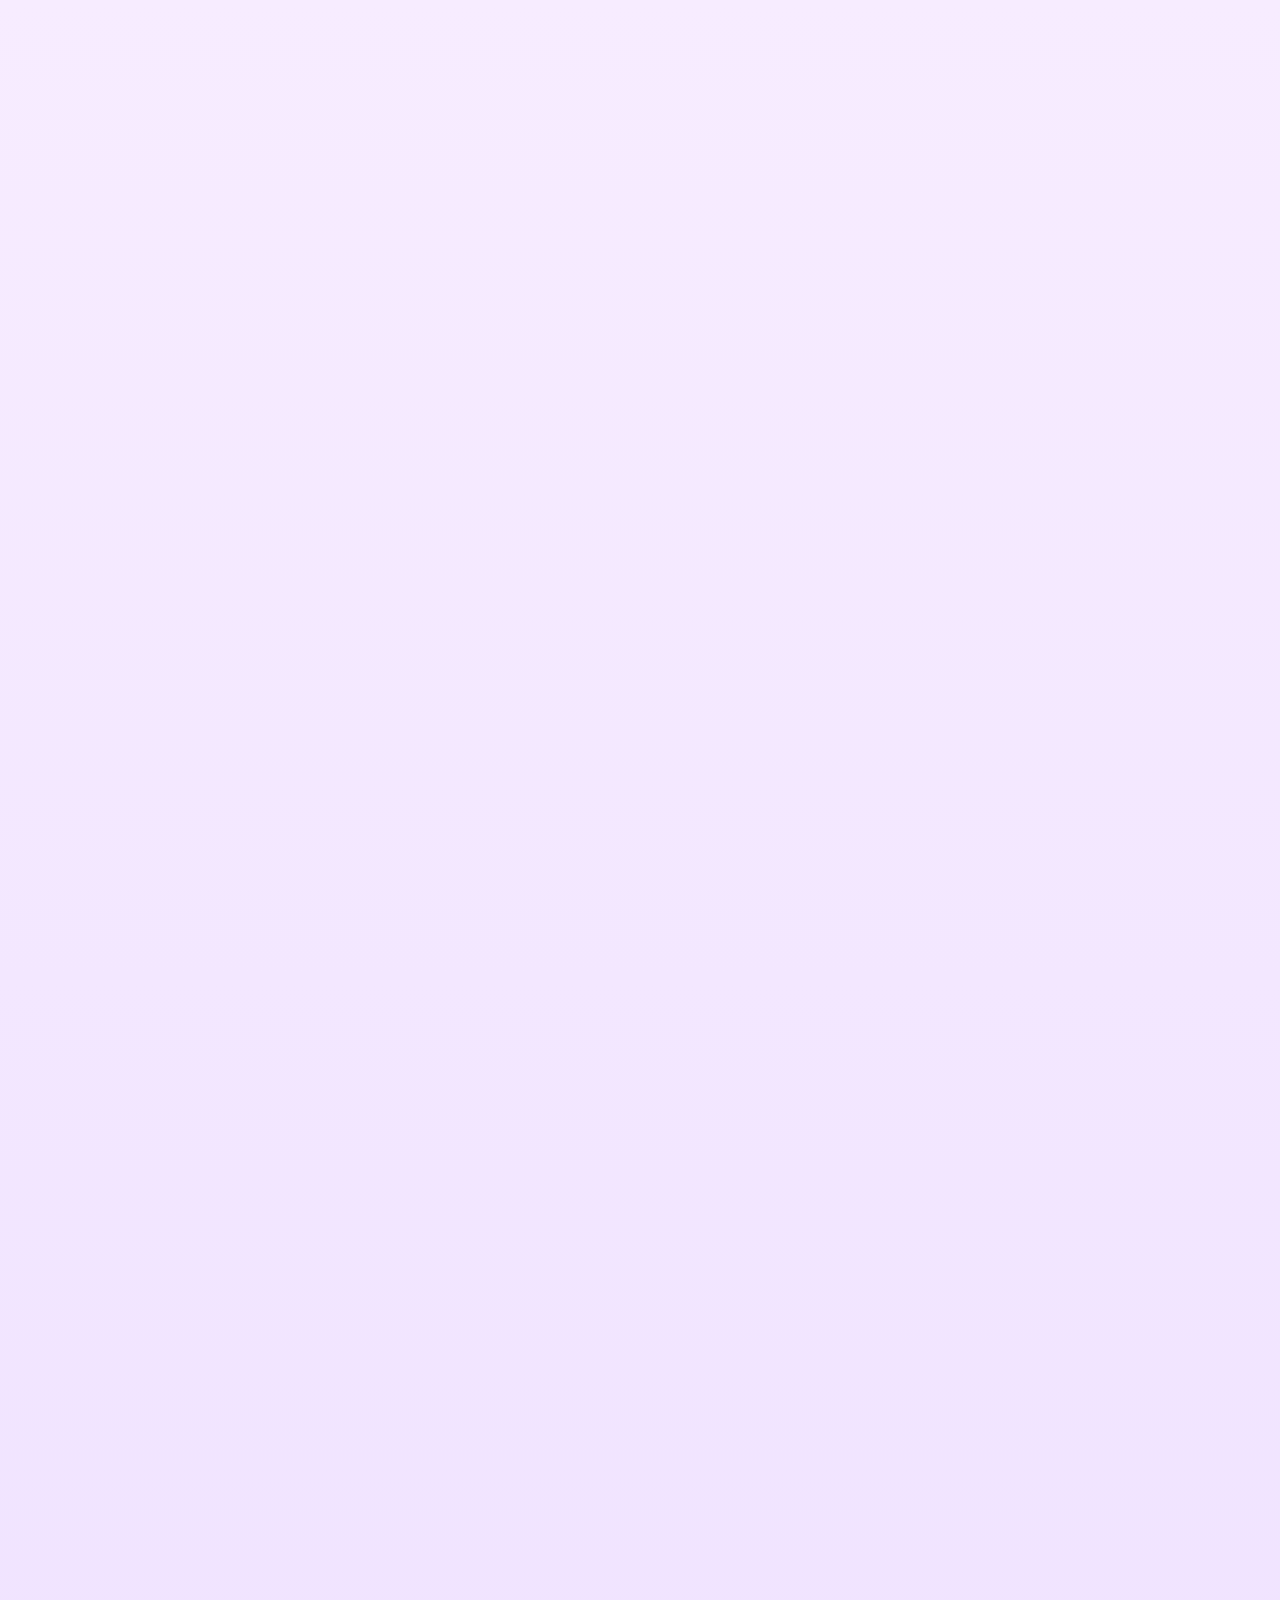
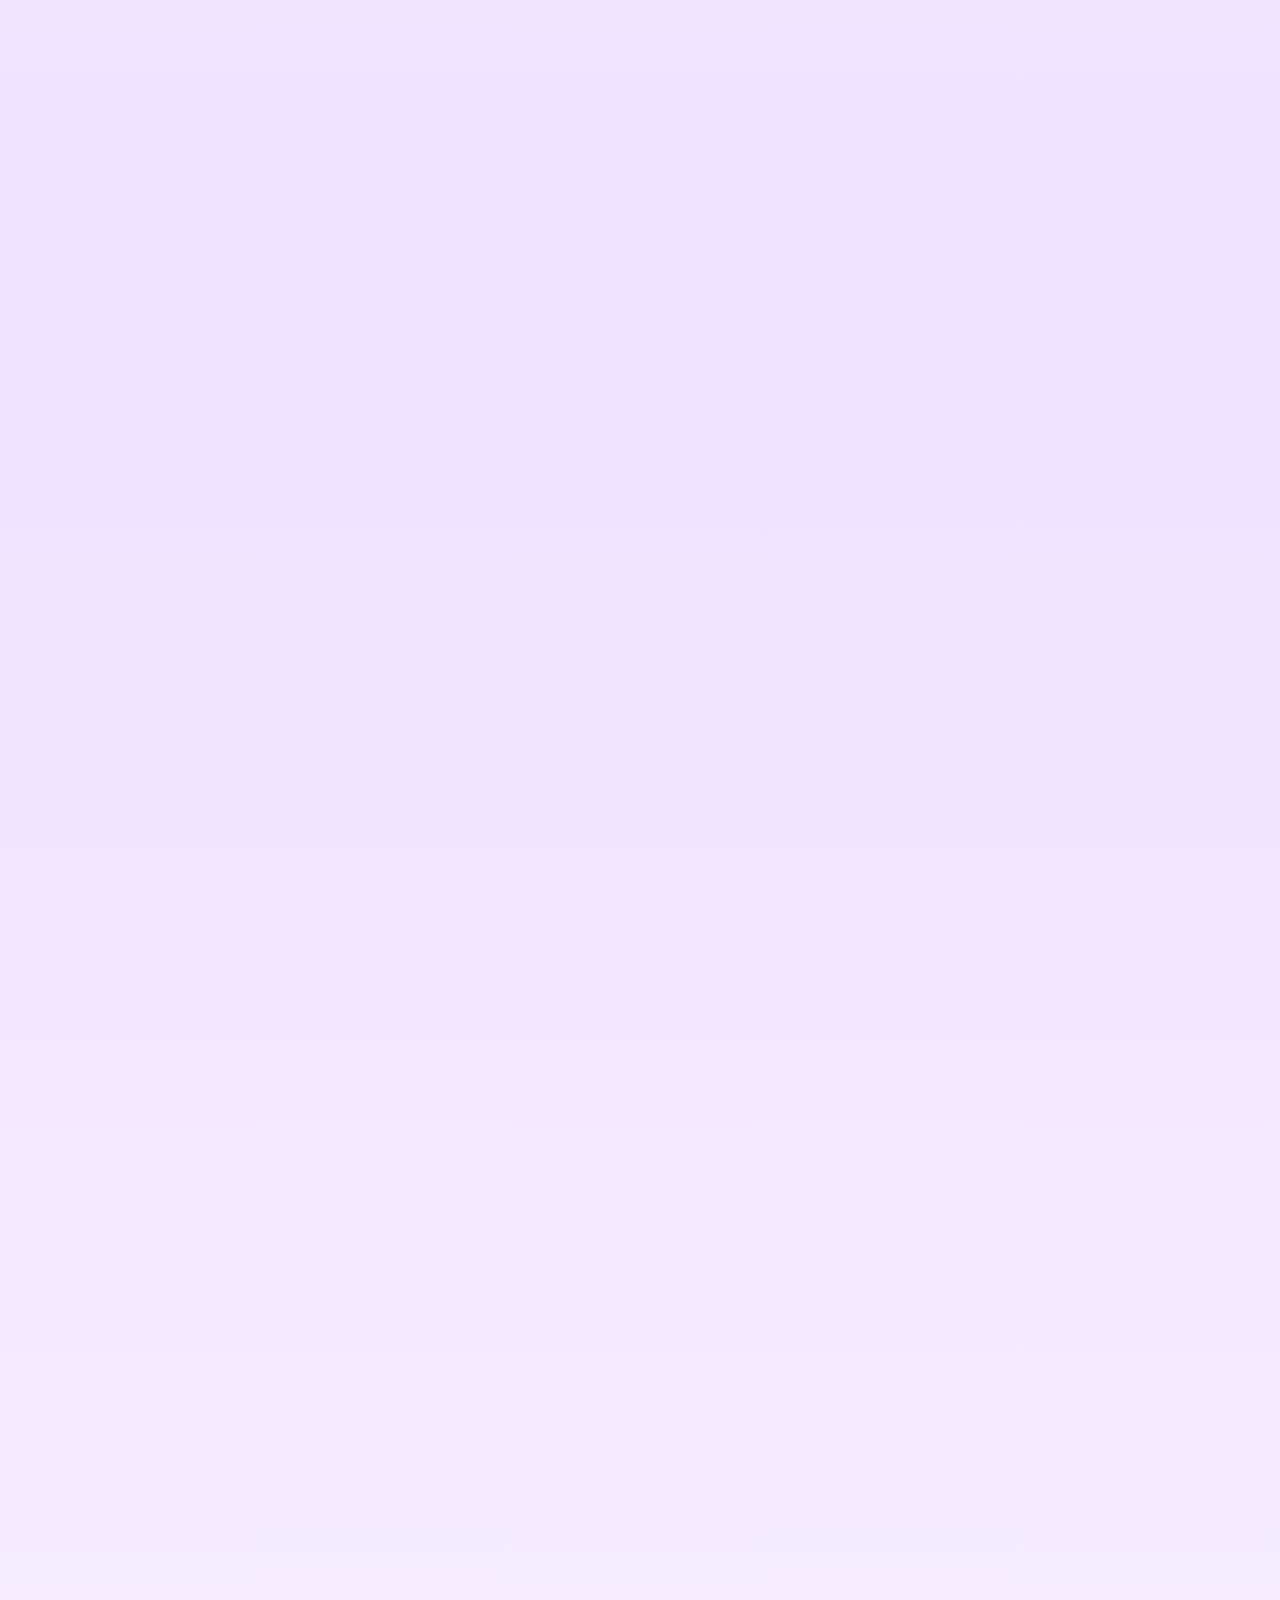
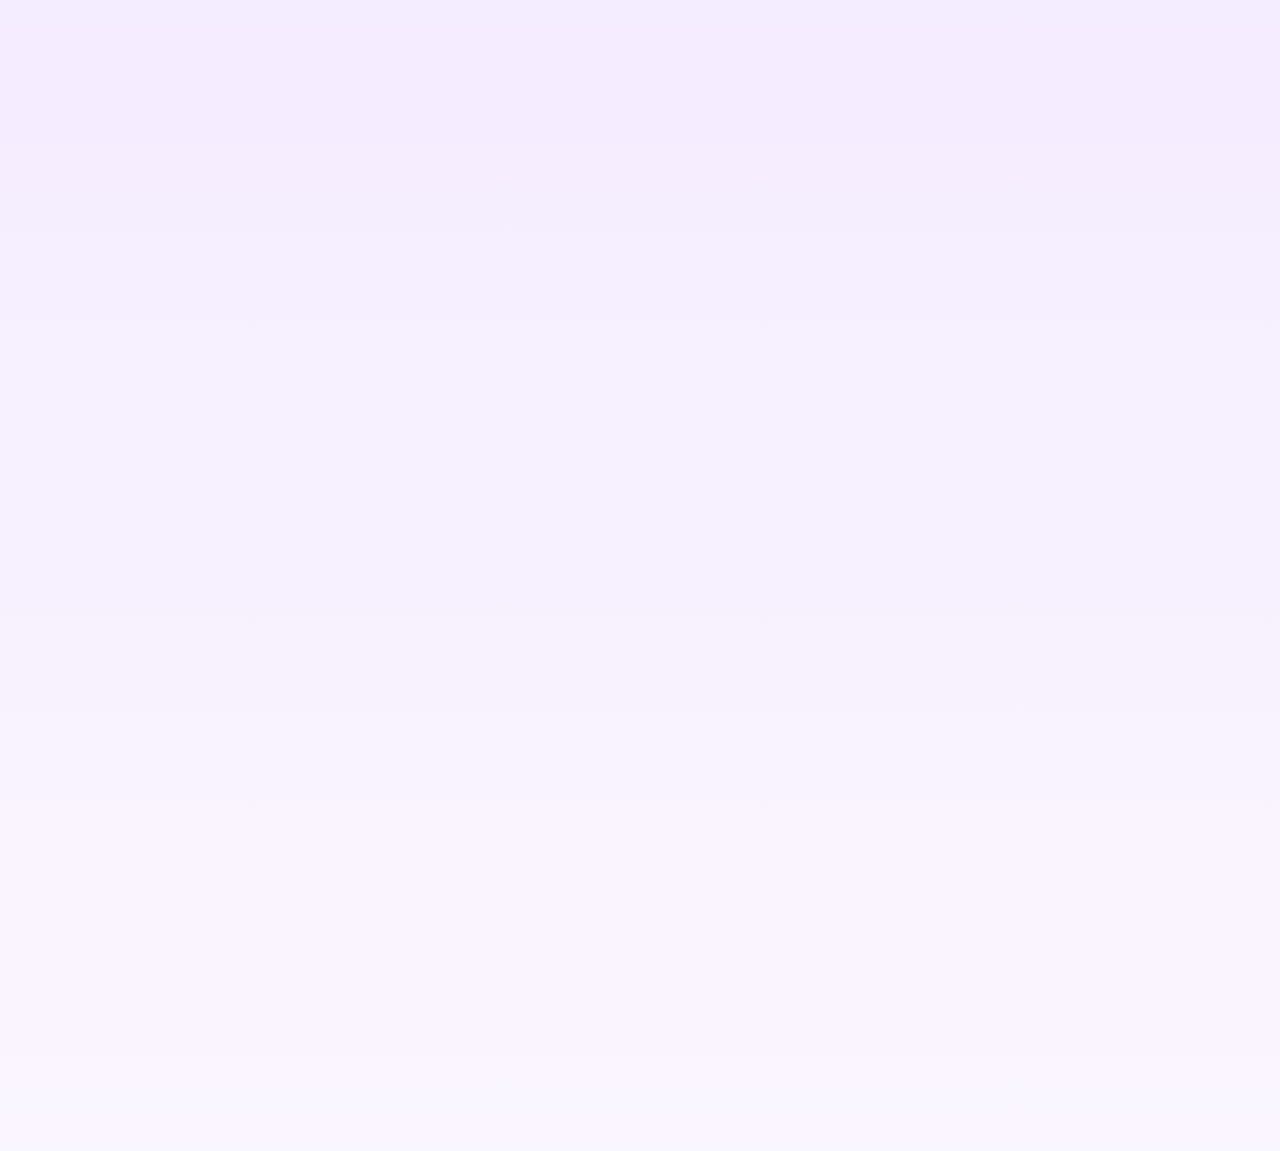
==== about.html @ 9baf9620 "Add files via upload" ====
﻿<!doctype html>
<html lang="en">
<head>
  <script>
    (function () {
      try {
        const transitionKey = 'site-page-transition';
        const shouldEnter = sessionStorage.getItem(transitionKey) === 'enter';
        const overlay = document.createElement('div');
        overlay.className = 'page-transition-overlay' + (shouldEnter ? ' active' : '');
        overlay.setAttribute('aria-hidden', 'true');
        document.documentElement.appendChild(overlay);
      } catch (error) {
        // ignore
      }
    })();
  </script>
  <style>html,body{background:linear-gradient(180deg,#f7ecff 0%,#efe2ff 45%,#faf6ff 100%)}body{opacity:0;visibility:visible}</style>
  <meta charset="utf-8" />
  <meta name="viewport" content="width=device-width,initial-scale=1" />
  <title>About Fulshear — Fulshear HS TSA</title>
  <link rel="stylesheet" href="assets/css/styles.css?v=20260711f">
    </head>
<body>

  
  <!-- Scrolling Banner -->
  <div class="scroll-banner">
    <div class="scroll-track" aria-hidden="true">
      <div class="scroll-text">FULSHEAR HIGH SCHOOL TECHNOLOGY STUDENT ASSOCIATION • FULSHEAR HIGH SCHOOL TECHNOLOGY STUDENT ASSOCIATION • FULSHEAR HIGH SCHOOL TECHNOLOGY STUDENT ASSOCIATION • FULSHEAR HIGH SCHOOL TECHNOLOGY STUDENT ASSOCIATION • FULSHEAR HIGH SCHOOL TECHNOLOGY STUDENT ASSOCIATION •</div>
      <div class="scroll-text">FULSHEAR HIGH SCHOOL TECHNOLOGY STUDENT ASSOCIATION • FULSHEAR HIGH SCHOOL TECHNOLOGY STUDENT ASSOCIATION • FULSHEAR HIGH SCHOOL TECHNOLOGY STUDENT ASSOCIATION • FULSHEAR HIGH SCHOOL TECHNOLOGY STUDENT ASSOCIATION • FULSHEAR HIGH SCHOOL TECHNOLOGY STUDENT ASSOCIATION •</div>
    </div>
  </div>

  <!-- Header with Logo and Navigation -->
  <div class="header-container about-header">
    <header class="site-header">
      <!-- Left Navigation -->
      <nav class="main-nav">
        <a href="index.html" class="nav-btn">Home</a>
        <a href="about.html" class="nav-btn">About TSA</a>
        <a href="officers.html" class="nav-btn">Club Officers</a>
      </nav>

      <!-- Centered Logo -->
      <div class="logo-section">
        <a href="index.html" class="logo-link" aria-label="Fulshear HS TSA home">
          <img src="assets/img/fulshear-logo.png" alt="Fulshear HS TSA logo" class="logo">
        </a>
      </div>

      <!-- Right Navigation with Dropdown -->
      <nav class="main-nav">
        <a href="competitions.html" class="nav-btn">Competitions</a>
        <a href="howto.html" class="nav-btn">How to Join</a>
        <div class="nav-dropdown">
          <button class="dropdown-btn">More ▼</button>
          <div class="dropdown-menu">
            <a href="archive.html">Event Archive</a>
            <a href="gallery.html">Gallery</a>
            <a href="slides.html">Meeting Slides</a>
            <a href="resources.html">Resources</a>
          </div>
        </div>
      </nav>
    </header>
  </div>

  <main class="about-page">
    <section class="about-intro full-bleed">
      <div class="about-intro-inner">
        <h1>Fulshear High School Technology Student Association</h1>
        <p>Fulshear TSA gives students the chance to learn about science, technology, engineering, and math through competitions, leadership, and hands on activities. Members build teamwork, problem solving, and leadership skills while preparing for future careers. TSA also helps students make new friends, compete at conferences, and have fun while learning.
</p>
      </div>
    </section>

    <section class="about-section full-bleed about-awards-section">
      <div class="about-section-inner about-awards-layout">
        <div class="about-copy about-awards-copy">
          <h2>Awards &amp; Recognitions</h2>
          <p>Fulshear TSA has built a strong tradition of achievement, leadership, and service. Our chapter is proud to recognize student accomplishments in competition, leadership, and academic growth.</p>
          <ul class="about-awards-list">
            <li>Multiple state champions and top-performing teams in Texas and National TSA competitions.</li>
            <li>This year, one of our teams earned a national TSA event win, highlighting the strength of our chapter.</li>
            <li>We have also earned the Chapter Excellence Award being one of the chapter who would have the largest chapter memberships in the state competition!</li>
            <li>Students can also pursue National TSA scholarship opportunities, student achievement awards, and recognition programs highlighted on the National TSA website.</li>
            <li>Our chapter encourages students to explore State Officer opportunities and the Texas TSA Achievement Program, including Stateman and Lone Star Degree testing.</li>
          </ul>
          <p class="about-awards-note">Interested in learning more about achievement opportunities or degree testing? Reach out to our officers for details.</p>
        </div>
        <div class="about-awards-carousel carousel" id="about-awards-carousel" aria-label="Fulshear TSA achievements and events">
          <img src="assets/img/we-do.JPG" alt="Fulshear TSA members at a STEM event" class="carousel-slide active">
          <img src="assets/img/goal.jpg" alt="Fulshear TSA team collaborating" class="carousel-slide">
          <img src="assets/img/team.JPG" alt="Fulshear TSA members celebrating together" class="carousel-slide">
        </div>
      </div>
    </section>

    <section class="about-section full-bleed about-bottom-section">
      <div class="about-section-inner about-bottom-grid">
        <div class="about-bottom-card">
          <h2>What We Do</h2>
          <p>We design, build, and compete in state-level events, develop technical projects, and practice problem solving with teammates. Our chapter focuses on real-world skills, event preparation, and community leadership.</p>
        </div>
        <div class="about-bottom-card">
          <h2>Our Goal</h2>
          <p>Our goal is to prepare students for future careers in STEM while building confidence, creativity, and collaboration. We support every member as they learn, grow, and represent Fulshear High School with pride.</p>
        </div>
        <div class="about-bottom-card">
          <h2>Student Board</h2>
          <p>Our student board is led by elected officers who organize meetings, coordinate competitions, and guide chapter activities. These leaders represent the club, support members, and help shape our TSA experience.</p>
          <button type="button" class="btn primary" onclick="location.href='officers.html'">Meet the Officers</button>
        </div>
      </div>
    </section>
  </main>

  <section class="full-bleed testimonial-section" aria-labelledby="testimonial-jake">
    <div class="testimonial-inner">
      <h2 id="testimonial-jake">"TSA provided me with life unforgetable memories like, long car rides while blasting music, late nights working on my events and prepping for interviews and so much more."</h2>
      <p class="testimonial-author">— Jake Berlinsky, Previous Fulshear TSA Officer</p>
    </div>
  </section>

  <section class="upcoming-events-section" aria-labelledby="upcoming-events-title">
    <div class="upcoming-events-header">
      <div>
        <p class="eyebrow">Calendar</p>
        <h2 id="upcoming-events-title">Upcoming Events</h2>
      </div>
    </div>
    <div class="events-calendar-grid">
      <div class="event-card">
        <div class="event-date"><span class="day">14</span><span class="month">Jul</span></div>
        <div>
          <h3>Club Meeting</h3>
          <p>Join us for our next TSA club meeting and project updates.</p>
        </div>
      </div>
      <div class="event-card">
        <div class="event-date"><span class="day">21</span><span class="month">Jul</span></div>
        <div>
          <h3>Community Outreach</h3>
          <p>Volunteer and prepare for upcoming competitions.</p>
        </div>
      </div>
      <div class="event-card">
        <div class="event-date"><span class="day">01</span><span class="month">Aug</span></div>
        <div>
          <h3>Competition Prep</h3>
          <p>Practice sessions and team check-ins for our next competition season.</p>
        </div>
      </div>
    </div>
  </section>

  <!-- Student Board previously duplicated here; removed to restore correct order -->

  <footer class="site-footer" id="site-footer">
    <div class="footer-grid">
      <div class="footer-column">
        <div class="footer-title">Contact Us</div>
        <div class="footer-contact-block">
          <a class="footer-donate" href="https://www.gofundme.com" target="_blank" rel="noreferrer">Donate</a>
          <div class="footer-copy">
            <strong>Location:</strong> 9302 Charger Way, Fulshear, TX 77441<br>
            <strong>Officer Email:</strong> tsacfhs@gmail.com<br>
            <strong>Advisor Email:</strong> dmatheson@lcisd.org<br>
            <strong>Advisor Room:</strong> 1651
          </div>
          <div class="social-icons">
            <a class="social-icon" href="https://www.instagram.com/fulshear.tsa/" target="_blank" rel="noreferrer" aria-label="Instagram">
              <svg viewBox="0 0 24 24" aria-hidden="true"><path d="M12 2.163c3.204 0 3.584.012 4.85.07 1.366.062 2.633.33 3.608 1.305.975.975 1.243 2.242 1.305 3.608.058 1.266.069 1.646.069 4.85s-.012 3.584-.069 4.85c-.062 1.366-.33 2.633-1.305 3.608-.975.975-2.242 1.243-3.608 1.305-1.266.058-1.646.069-4.85.069s-3.584-.012-4.85-.069c-1.366-.062-2.633-.33-3.608-1.305-.975-.975-1.243-2.242-1.305-3.608C2.175 15.747 2.163 15.367 2.163 12s.012-3.584.069-4.85c.062-1.366.33-2.633 1.305-3.608C4.512 2.493 5.779 2.225 7.145 2.163 8.411 2.105 8.791 2.094 12 2.094zm0-2.163C8.741 0 8.332.013 7.052.072 5.768.131 4.677.346 3.758.896c-.92.55-1.7 1.33-2.25 2.25C1.346 4.677 1.131 5.768 1.072 7.052.013 8.332 0 8.741 0 12c0 3.259.013 3.668.072 4.948.059 1.284.274 2.375.896 3.294.55.92 1.33 1.7 2.25 2.25.919.622 2.01.837 3.294.896C8.332 23.987 8.741 24 12 24s3.668-.013 4.948-.072c1.284-.059 2.375-.274 3.294-.896.92-.55 1.7-1.33 2.25-2.25.622-.919.837-2.01.896-3.294.059-1.28.072-1.689.072-4.948s-.013-3.668-.072-4.948c-.059-1.284-.274-2.375-.896-3.294-.55-.92-1.33-1.7-2.25-2.25-.919-.622-2.01-.837-3.294-.896C15.668.013 15.259 0 12 0zm0 5.838A6.162 6.162 0 0 0 5.838 12 6.162 6.162 0 0 0 12 18.162 6.162 6.162 0 0 0 18.162 12 6.162 6.162 0 0 0 12 5.838zm0 10.162A3.999 3.999 0 1 1 16 12a3.999 3.999 0 0 1-4 4zm6.406-11.845a1.44 1.44 0 1 0 0 2.88 1.44 1.44 0 0 0 0-2.88z"/></svg>
            </a>
            <a class="social-icon" href="https://www.facebook.com/fulshear.tsa" target="_blank" rel="noreferrer" aria-label="Facebook">
              <svg viewBox="0 0 24 24" aria-hidden="true"><path d="M22.675 0h-21.35C.596 0 0 .593 0 1.326v21.348C0 23.407.596 24 1.326 24H12.82v-9.294H9.692v-3.622h3.128V8.413c0-3.1 1.895-4.788 4.662-4.788 1.325 0 2.463.099 2.795.143v3.24l-1.918.001c-1.504 0-1.796.715-1.796 1.763v2.313h3.587l-.467 3.622h-3.12V24h6.116C23.404 24 24 23.407 24 22.674V1.326C24 .593 23.404 0 22.675 0z"/></svg>
            </a>
          </div>
        </div>
      </div>
      <div class="footer-column">
        <div class="footer-title">Send a Message</div>
        <form class="contact-form" id="contact-form">
          <input type="text" name="name" placeholder="Your name" required>
          <input type="email" name="email" placeholder="Your email" required>
          <textarea name="message" placeholder="What would you like to ask us?" required></textarea>
          <button type="submit">Send Message</button>
          <div class="form-status" aria-live="polite"></div>
        </form>
      </div>
      <div class="footer-column footer-map-column">
        <div class="footer-title">Our Location</div>
        <div class="map-wrap">
          <iframe src="https://maps.google.com/maps?q=Fulshear%20Churchill%20High%20School&t=&z=15&ie=UTF8&iwloc=&output=embed" allowfullscreen="" loading="lazy" referrerpolicy="no-referrer-when-downgrade"></iframe>
        </div>
      </div>
    </div>
  </footer>

  <script src="assets/js/main.js?v=20260711f"></script>
</body>
</html>
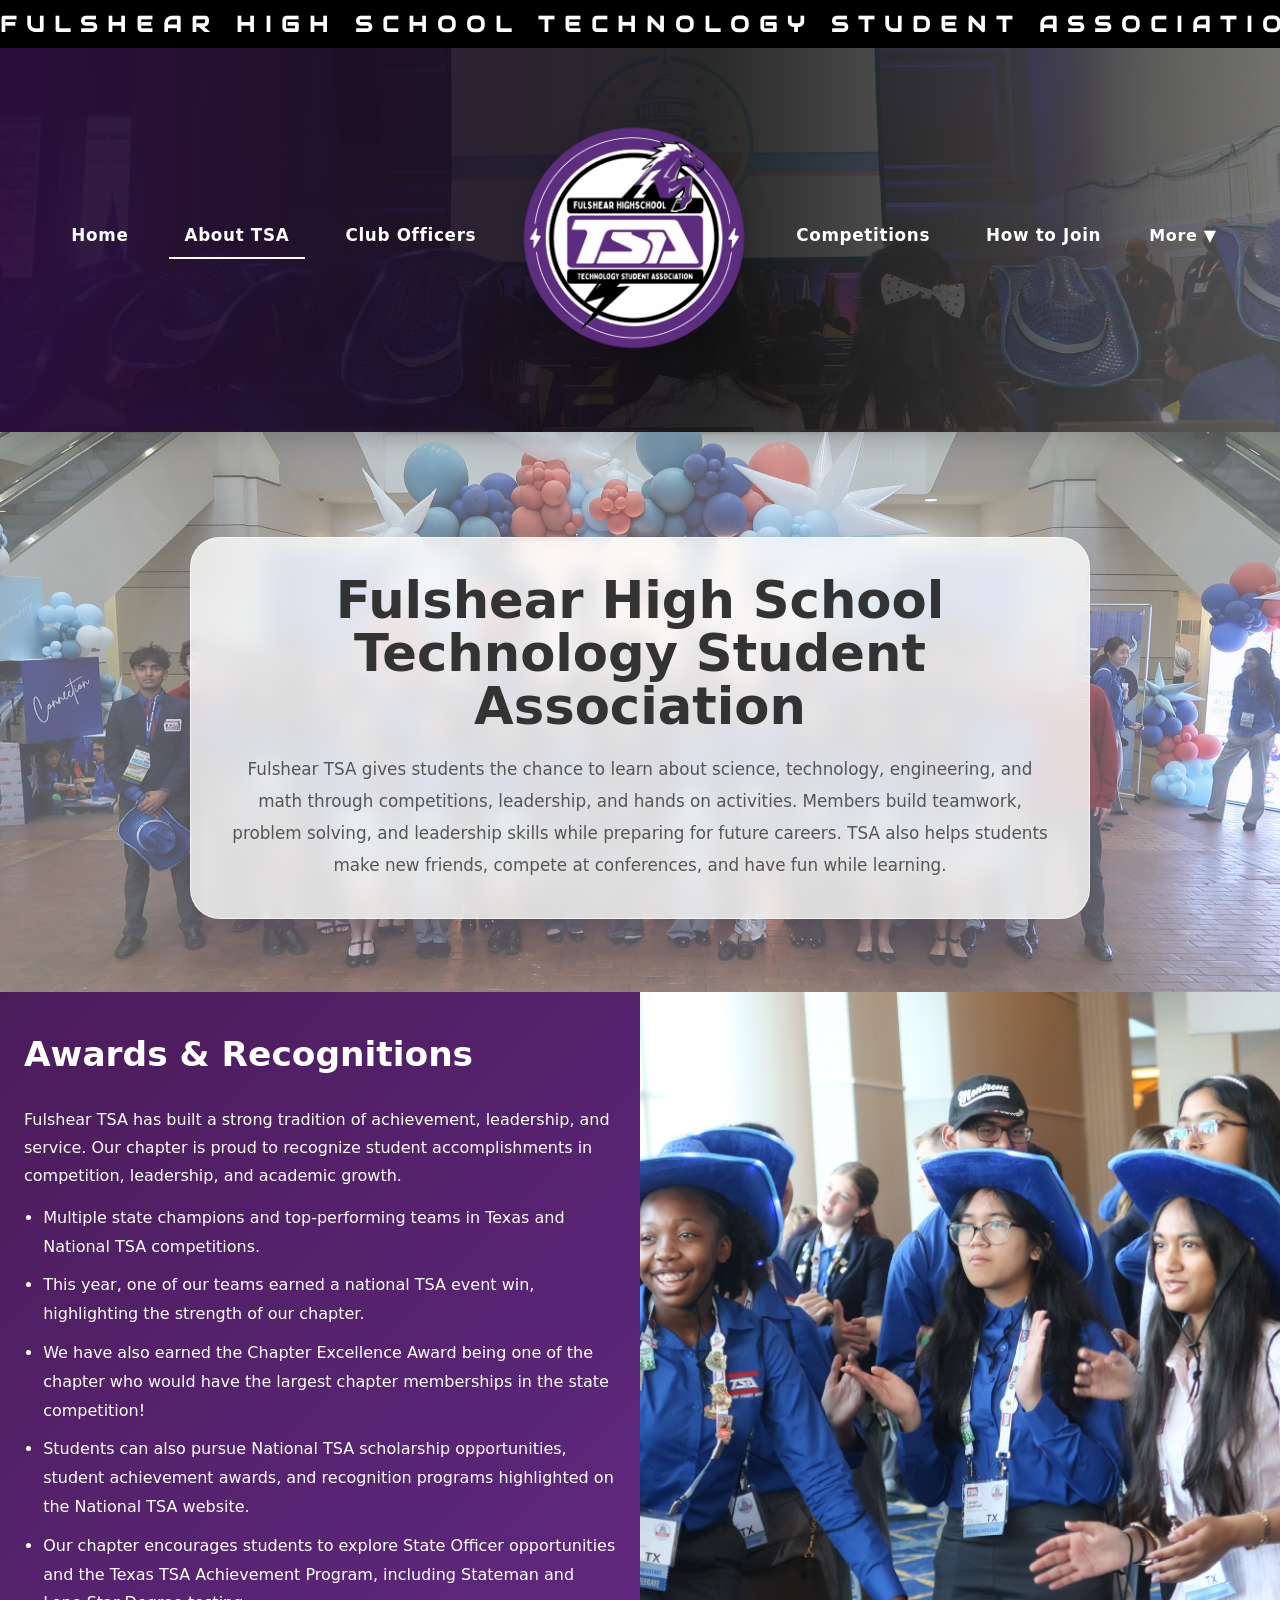
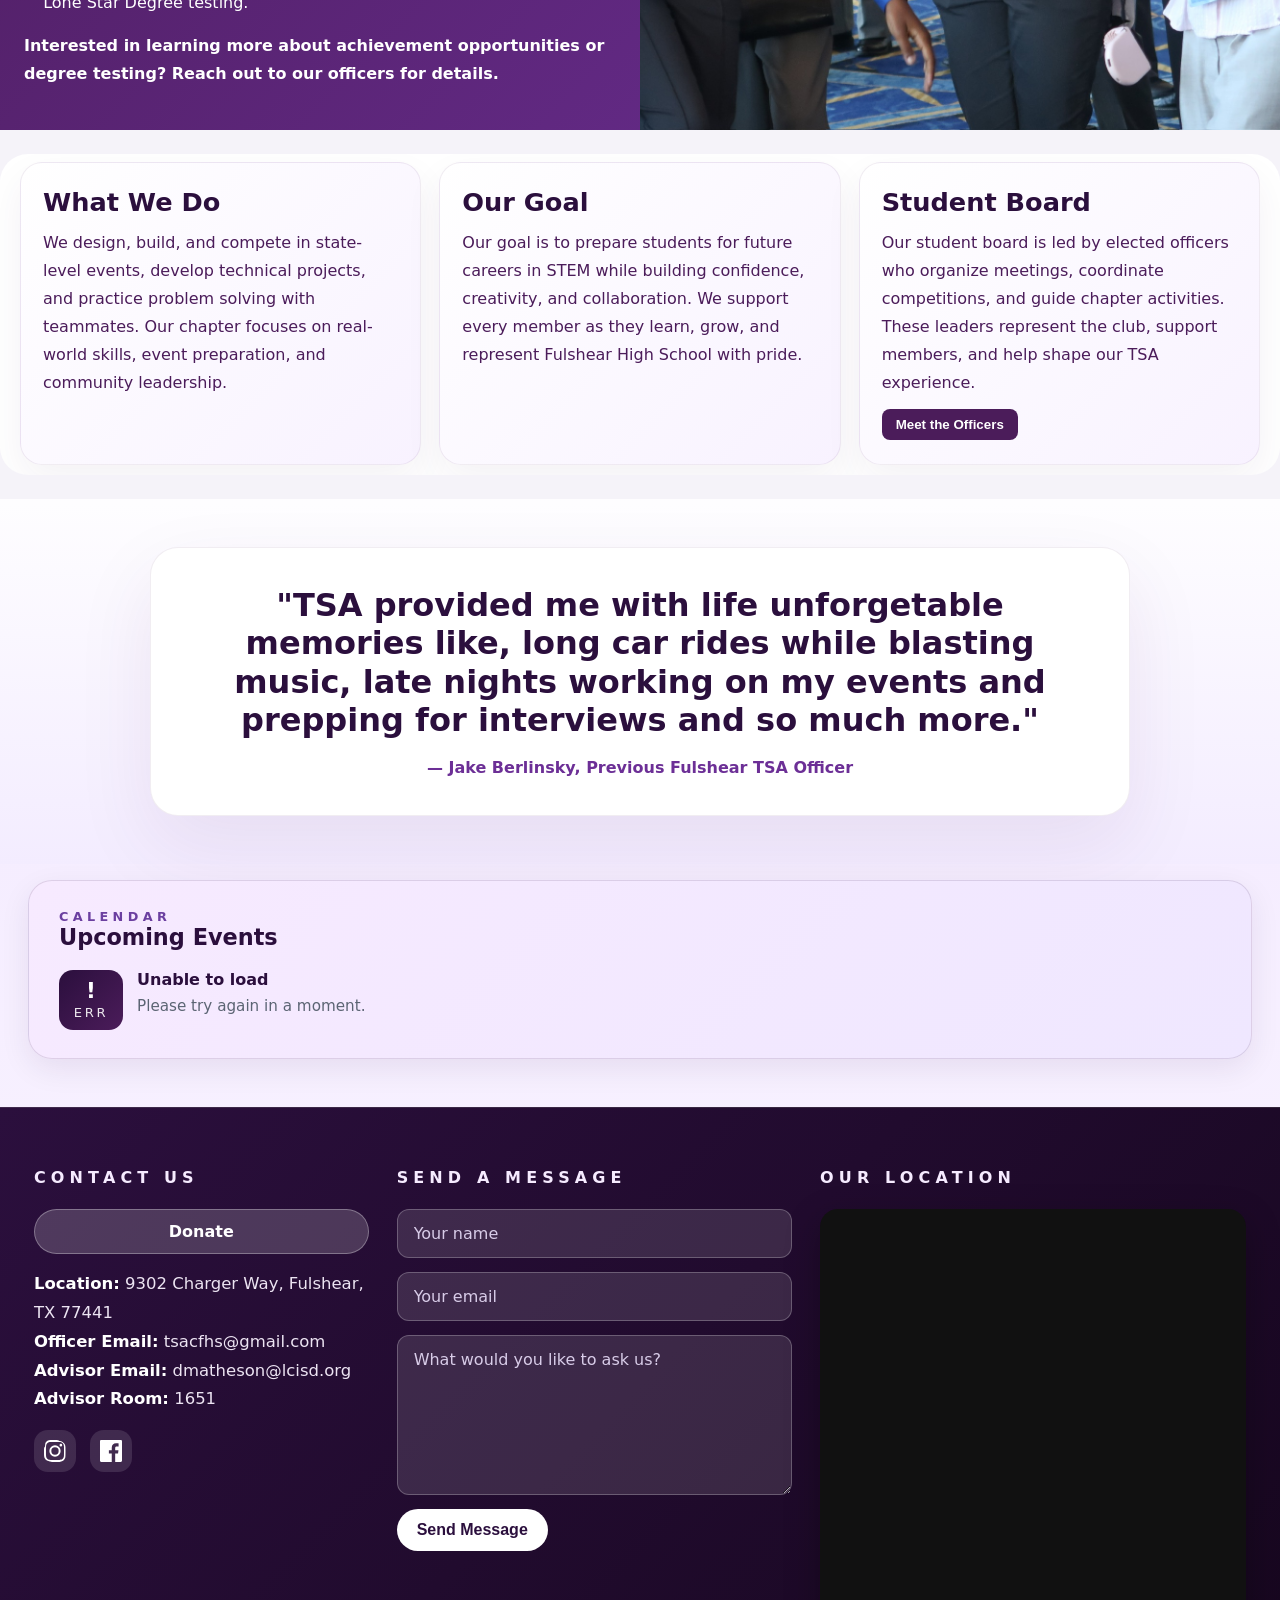
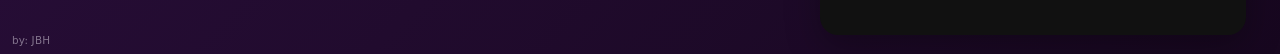
==== commit 1e411870: "Some fix" ====
--- a/about.html
+++ b/about.html
@@ -19,7 +19,7 @@
   <meta charset="utf-8" />
   <meta name="viewport" content="width=device-width,initial-scale=1" />
   <title>About Fulshear — Fulshear HS TSA</title>
-  <link rel="stylesheet" href="assets/css/styles.css?v=20260711f">
+  <link rel="stylesheet" href="assets/css/styles.css?v=20260712a">
     </head>
 <body>
 
@@ -198,7 +198,7 @@
     </div>
   </footer>
 
-  <script src="assets/js/main.js?v=20260711f"></script>
+  <script src="assets/js/main.js?v=20260712a"></script>
 </body>
 </html>
 
--- a/assets/css/styles.css
+++ b/assets/css/styles.css
@@ -0,0 +1,716 @@
+@import url('https://fonts.googleapis.com/css2?family=Audiowide&family=Press+Start+2P&display=swap');
+:root{--bg:#f7f8f9;--fg:#0f172a;--accent:#2b0f3d;--accent-2:#4b1c5a;--accent-3:#7a7a7a;--muted:#5b6473;--intro-fade-duration:600ms;--intro-fade-ease:cubic-bezier(0.22,1,0.36,1)}
+/* font import moved to top of file */
+*{box-sizing:border-box}
+html{background:linear-gradient(180deg,#f7ecff 0%,#efe2ff 45%,#faf6ff 100%);}
+body{margin:0;font-family:system-ui,-apple-system,Segoe UI,Roboto,'Helvetica Neue',Arial;background:linear-gradient(180deg,#f7ecff 0%,#efe2ff 45%,#faf6ff 100%);color:var(--fg);opacity:0;visibility:visible;transition:background 1.3s ease-out, opacity 360ms ease;overflow-anchor:none;}
+.page-transition-overlay{position:fixed;inset:0;z-index:999999;pointer-events:none;opacity:0;background:linear-gradient(135deg,#2b0f3d 0%,#4b1c5a 45%,#111 100%);transition:opacity 360ms ease-in-out;}
+.page-transition-overlay.active{opacity:1;pointer-events:auto;}
+body.page-entering{opacity:0;transition:opacity 700ms cubic-bezier(0.22,1,0.36,1);}
+body.page-entering .scroll-banner,
+body.page-entering .header-container,
+body.page-entering main,
+body.page-entering .site-footer{opacity:1;transform:translateY(0);transition:opacity 700ms cubic-bezier(0.22,1,0.36,1), transform 700ms cubic-bezier(0.22,1,0.36,1);}
+body.page-entering .hero-media,
+body.page-entering .carousel-slide,
+body.page-entering .about-media img,
+body.page-entering .officer-photo img,
+body.page-entering .howto-hero-image img{opacity:1 !important;visibility:visible !important}
+body.page-entered, body.page-loaded{opacity:1;visibility:visible;}
+body.page-entered .scroll-banner,
+body.page-entered .header-container,
+body.page-entered main,
+body.page-entered .site-footer,
+body.page-loaded .scroll-banner,
+body.page-loaded .header-container,
+body.page-loaded main,
+body.page-loaded .site-footer{opacity:1;transform:translateY(0);}
+body.page-transitioning{opacity:0.9;}
+body.intro-active{overflow:hidden}
+body.intro-complete .intro-overlay,
+body.page-entered .intro-overlay:not(.active),
+body.page-loaded .intro-overlay:not(.active){display:none;opacity:0;visibility:hidden}
+.intro-overlay{display:none;opacity:0;visibility:hidden}
+.intro-overlay.active{display:grid;opacity:1;visibility:visible}
+main{padding:34px 28px 44px;max-width:1180px;margin:0 auto;position:relative;z-index:1;}
+main::before{content:"";position:absolute;inset:0;pointer-events:none;background:radial-gradient(circle at 18% 12%,rgba(75,28,90,0.08),transparent 18%),radial-gradient(circle at 82% 22%,rgba(255,255,255,0.45),transparent 16%);filter:blur(0.5px);z-index:0;}
+main > *{position:relative;z-index:1;}
+
+.intro-overlay{position:fixed;inset:0;z-index:99999;display:none;place-items:center;background:linear-gradient(135deg,#2b0f3d 0%,#5b0f7a 45%,#111 100%);color:#fff;overflow:hidden;opacity:0;visibility:hidden;transition:background-color 0.8s ease, opacity var(--intro-fade-duration) var(--intro-fade-ease), visibility var(--intro-fade-duration) var(--intro-fade-ease);}
+.intro-overlay.active{display:grid;opacity:1;visibility:visible;}
+.intro-overlay.reveal .intro-text{opacity:1;transform:translateY(0);} 
+.intro-overlay.reveal .intro-title{opacity:1;transform:translateY(0);} 
+.intro-text{display:flex;flex-direction:column;align-items:center;justify-content:center;width:min(92vw,1200px);text-align:center;opacity:0;transform:translateY(18px);transition:opacity 1.2s ease, transform 1.2s ease;padding:2rem;} 
+.intro-title{display:flex;flex-direction:column;align-items:center;gap:1rem;opacity:0;transform:translateY(18px);transition:opacity 1.2s ease, transform 1.2s ease;background:rgba(255,255,255,0.12);padding:2.2rem 3rem;border:1px solid rgba(255,255,255,0.2);border-radius:24px;box-shadow:0 25px 70px rgba(0,0,0,0.25);} 
+.intro-word{display:block;font-size:clamp(2.7rem,8vw,8rem);font-weight:900;letter-spacing:0.24em;text-transform:uppercase;white-space:nowrap;line-height:0.95;text-shadow:0 6px 24px rgba(0,0,0,0.25);} 
+.intro-word.top{margin-bottom:0.2rem;} 
+.intro-word.bottom{margin-top:0.2rem;} 
+.intro-underline{display:block;width:min(78vw,980px);height:8px;background:#fff;border-radius:999px;transform:scaleX(0);transform-origin:center;opacity:0;transition:transform 1.1s cubic-bezier(0.22,1,0.36,1) 0.25s, opacity 0.25s ease;} 
+.intro-overlay.reveal .intro-underline{transform:scaleX(1);opacity:1;}
+/* Full-bleed sections (edge-to-edge) */
+.full-bleed{width:100vw;position:relative;left:50%;right:50%;margin-left:-50vw;margin-right:-50vw;padding:48px 0;border-radius:0}
+.full-bleed > .hero-inner,.full-bleed > .about-inner,.full-bleed > .faq-inner,.full-bleed > .actions-inner{max-width:1180px;margin:0 auto;padding:24px}
+
+/* Hero */
+.hero{background:radial-gradient(circle at 10% 20%, rgba(255,255,255,0.03) 0, transparent 10%), radial-gradient(circle at 90% 80%, rgba(255,255,255,0.02) 0, transparent 12%), linear-gradient(135deg,#4b1c5a,#6c2f96);color:#fff}
+.hero .hero-inner{display:flex;gap:24px;align-items:center}
+.hero.full-bleed > .hero-inner{padding:16px}
+.hero-copy{flex:1;display:flex;flex-direction:column;justify-content:center}
+.hero-copy h1{margin:0 0 8px;font-size:clamp(1.75rem,3.5vw,2.6rem);letter-spacing:0.02em}
+.lead{opacity:0.95;margin:0 0 18px}
+.hero-ctas{display:flex;gap:12px}
+.btn{display:inline-flex;align-items:center;justify-content:center;padding:8px 14px;border-radius:8px;text-decoration:none;background:rgba(255,255,255,0.08);color:inherit;border:1px solid rgba(255,255,255,0.12);font-weight:800;transition:background 180ms ease,color 180ms ease,border-color 180ms ease,transform 180ms ease;cursor:pointer}
+.btn.primary{background:#4b1c5a;color:#fff;border:none}
+.btn.ghost{background:transparent;color:rgba(255,255,255,0.95);border:1px solid rgba(255,255,255,0.18)}
+.btn.primary:hover,.btn.primary:focus{background:#31123a;color:#fff;transform:translateY(-1px);border-color:transparent}
+.btn.ghost:hover,.btn.ghost:focus{background:#fff;color:#4b1c5a;border-color:#fff;transform:translateY(-1px)}
+.about-copy .btn{margin-top:28px}
+.hero-media{flex:0 0 420px;max-width:420px}
+.carousel{position:relative;width:100%;height:300px;overflow:hidden;border-radius:0}
+.carousel-slide{position:absolute;inset:0;width:100%;height:100%;object-fit:cover;opacity:0;transition:opacity 800ms ease;display:block}
+.carousel-slide.active{opacity:1}
+
+/* About */
+.about{background:rgba(255,255,255,0.92);color:#2b0f3d}
+.about-inner{max-width:760px;margin-left:auto;margin-right:auto;text-align:center}
+.about-inner h2{margin-top:0}
+.about-inner p{font-size:1.08rem;line-height:1.8}
+.about-ctas{margin-top:12px}
+.about-awards-section{padding:0 !important;background:linear-gradient(135deg,#4b1c5a 0%,#6c2f96 100%) !important;}
+.about-awards-section .about-section-inner{max-width:none;width:100%;margin:0;border-radius:0;box-shadow:none;overflow:hidden;background:linear-gradient(135deg,#4b1c5a 0%,#6c2f96 100%) !important;}
+.about-awards-layout{display:grid;grid-template-columns:minmax(0,0.95fr) minmax(0,1.05fr);align-items:stretch;min-height:min(82vh,760px);overflow:hidden;background:linear-gradient(135deg,#4b1c5a 0%,#6c2f96 100%) !important;}
+.about-awards-carousel{position:relative;min-height:100%;overflow:hidden;background:rgba(255,255,255,0.12)}
+.about-awards-carousel .carousel-slide{position:absolute;inset:0;width:100%;height:100%;object-fit:cover;opacity:0;transition:opacity 800ms ease}
+.about-awards-carousel .carousel-slide.active{opacity:1}
+.about-awards-copy{padding:clamp(36px,6vw,72px);gap:14px;justify-content:center;align-items:flex-start;background:transparent !important;color:#fff !important}
+.about-awards-copy h2{margin:0 0 12px;font-size:clamp(1.8rem,2.5vw,2.4rem);color:#fff !important}
+.about-awards-copy p,.about-awards-copy li{color:#fff !important;line-height:1.8;font-size:1rem}
+.about-awards-list{margin:0;padding-left:1.2rem;display:grid;gap:10px}
+.about-awards-note{margin-top:6px;font-size:0.98rem;color:#f5e6ff !important;font-weight:600}
+
+.about-page{padding:0}
+.about-intro.full-bleed{width:100vw !important;max-width:none !important;position:relative;left:50%;transform:translateX(-50%);display:grid;place-items:center;min-height:min(560px,72vh);padding:96px 24px 64px;background:linear-gradient(180deg,rgba(245,243,249,0.35) 0%,rgba(245,243,249,0.35) 100%),url('../img/about-title-bg.JPG');background-size:cover;background-position:center;background-repeat:no-repeat}
+.about-intro{max-width:960px;margin:0 auto;text-align:center;width:100%;padding:0}
+.about-intro-inner{background:rgba(255,255,255,0.78);padding:36px 32px;border-radius:30px;box-shadow:0 24px 70px rgba(75,28,90,0.15);width:100%;max-width:900px;backdrop-filter:blur(12px);border:1px solid rgba(255,255,255,0.65)}
+.about-intro .eyebrow{margin:0 0 18px;font-size:0.95rem;letter-spacing:0.18em;text-transform:uppercase;color:#6b5777;font-weight:700}
+.about-intro h1{margin:0 0 22px;font-size:clamp(2.6rem,4vw,4.2rem);line-height:1.03;color:#333}
+.about-intro p{max-width:820px;margin:0 auto;color:#555;font-size:1.05rem;line-height:1.9}
+.about-section.full-bleed{width:100vw;position:relative;left:50%;right:50%;margin-left:-50vw;margin-right:-50vw;padding:24px 0;background:#f5f3f9}
+.about-section-inner{display:grid;grid-template-columns:repeat(2,minmax(0,1fr));gap:0;max-width:1180px;margin:0 auto;background:#fff;border-radius:28px;overflow:hidden;align-items:stretch}
+.about-row{display:grid;grid-template-columns:repeat(2,minmax(0,1fr));gap:0;align-items:stretch}
+.about-row--reverse .about-media{order:-1}
+.about-row--reverse .about-copy{order:1}
+.about-copy{padding:28px 24px;display:flex;flex-direction:column;justify-content:center;min-height:0}
+.about-copy h2{margin:0 0 18px;font-size:2.15rem;color:#2b0f3d}
+.about-copy p{margin:0;color:#4b1c5a;line-height:1.75;font-size:1rem;max-width:640px}
+.about-bottom-section{padding:24px 0 32px;background:#f5f3f9;margin:0 18px}
+.about-bottom-grid{display:grid;grid-template-columns:repeat(3,minmax(0,1fr));gap:18px;max-width:1420px;margin:0 auto;padding:8px 20px 10px;align-items:stretch}
+.about-bottom-card{background:linear-gradient(135deg,#ffffff 0%,#f8f2ff 100%);border:1px solid rgba(75,28,90,0.08);border-radius:22px;padding:24px 22px;box-shadow:0 16px 38px rgba(75,28,90,0.06);display:flex;flex-direction:column;gap:12px;min-height:280px}
+.about-bottom-card h2{margin:0;font-size:1.6rem;color:#2b0f3d}
+.about-bottom-card p{margin:0;color:#4b1c5a;line-height:1.75;font-size:1rem}
+.about-bottom-card .btn{margin-top:auto;align-self:flex-start}
+.about-media{width:100%;overflow:hidden;min-height:240px;aspect-ratio:4/3;box-shadow:none}
+.about-media img{width:100%;height:100%;display:block;object-fit:cover;object-position:center center}
+.about-compact .about-media{min-height:320px;max-height:none;aspect-ratio:4/3}
+.about-compact .about-section-inner{min-height:320px}
+
+@media (max-width:900px){
+  .about-bottom-grid{grid-template-columns:1fr}
+}
+
+/* Officers page */
+@keyframes officersReveal{
+  from{opacity:0;transform:translateY(24px)}
+  to{opacity:1;transform:translateY(0)}
+}
+body.page-entering .officers-page{padding:48px 24px;max-width:1180px;margin:0 auto;opacity:0;transform:translateY(24px)}
+body.page-entered .officers-page,
+body.page-loaded .officers-page{padding:48px 24px;max-width:1180px;margin:0 auto;opacity:1;transform:translateY(0);animation:officersReveal 1.4s cubic-bezier(0.22,1,0.36,1) both}
+body.page-entering .officers-intro{max-width:860px;margin:0 auto 40px;text-align:center;opacity:0;transform:translateY(18px)}
+body.page-entered .officers-intro,
+body.page-loaded .officers-intro{max-width:860px;margin:0 auto 40px;text-align:center;opacity:1;transform:translateY(0);animation:officersReveal 1.4s cubic-bezier(0.22,1,0.36,1) 0.18s both}
+.officers-intro h1{margin:0 0 18px;font-size:clamp(2.4rem,3.8vw,3.8rem);line-height:1.05;color:#2b0f3d}
+.officers-intro p{margin:0;color:#4b1c5a;font-size:1rem;line-height:1.85}
+body.page-entering .officer-card{background:#fff;border-radius:28px;overflow:hidden;box-shadow:0 24px 70px rgba(75,28,90,0.08);display:flex;flex-direction:column;min-height:100%;opacity:0;transform:translateY(24px)}
+body.page-entered .officer-card,
+body.page-loaded .officer-card{background:#fff;border-radius:28px;overflow:hidden;box-shadow:0 24px 70px rgba(75,28,90,0.08);display:flex;flex-direction:column;min-height:100%;opacity:1;transform:translateY(0);animation:officersReveal 1.4s cubic-bezier(0.22,1,0.36,1) both}
+body.page-entered .officer-card:nth-child(2),
+body.page-loaded .officer-card:nth-child(2){animation-delay:0.22s}
+body.page-entered .officer-card:nth-child(3),
+body.page-loaded .officer-card:nth-child(3){animation-delay:0.3s}
+body.page-entered .officer-card:nth-child(4),
+body.page-loaded .officer-card:nth-child(4){animation-delay:0.38s}
+body.page-entered .officer-card:nth-child(5),
+body.page-loaded .officer-card:nth-child(5){animation-delay:0.46s}
+body.page-entered .officer-card:nth-child(6),
+body.page-loaded .officer-card:nth-child(6){animation-delay:0.54s}
+.officers-grid{display:grid;grid-template-columns:repeat(auto-fit,minmax(280px,1fr));gap:26px;margin-bottom:40px}
+.officer-photo{width:100%;aspect-ratio:4/3;overflow:hidden;background:#f3eff8}
+.officer-photo img{width:100%;height:100%;display:block;object-fit:cover}
+.officer-photo img.grant-photo{object-position:center 30%}
+.officer-photo img.jose-photo{object-position:center 0%}
+.officer-photo img.dawei-photo{object-position:center 35%}
+.officer-photo img.vaishnav-photo{object-position:center 18%;transform:scale(1.35)}
+.officer-details{padding:28px 24px 30px;display:flex;flex-direction:column;justify-content:center;gap:12px}
+.officer-details h2{margin:0;font-size:0.95rem;letter-spacing:0.14em;text-transform:uppercase;color:#6b3fa0;font-weight:700}
+.officer-details h3{margin:0;font-size:1.75rem;color:#2b0f3d;line-height:1.05}
+.officer-details p{margin:0;color:#4b1c5a;line-height:1.75;font-size:1rem}
+.officers-section{padding-top:16px;border-top:1px solid rgba(75,28,90,0.09);margin-top:40px}
+.section-header{max-width:860px;margin:0 auto 24px;text-align:center}
+.section-header h2{margin:0 0 10px;font-size:2rem;color:#2b0f3d}
+.section-header p{margin:0;color:#5b6070;line-height:1.8;font-size:1rem}
+.advisor-section{padding-top:32px;margin-top:40px}
+.advisor-grid{display:grid;grid-template-columns:repeat(auto-fit,minmax(260px,1fr));gap:24px}
+.advisor-card{background:#fff;border-radius:24px;padding:30px;box-shadow:0 20px 50px rgba(75,28,90,0.08);min-height:220px;display:flex;flex-direction:column;justify-content:flex-start;gap:18px}
+.advisor-photo{width:100%;aspect-ratio:4/3;overflow:hidden;background:#f3eff8;display:grid;place-items:center;border-radius:20px}
+.advisor-photo-placeholder{width:100%;height:100%;display:flex;align-items:center;justify-content:center;font-size:0.95rem;font-weight:800;color:#6b3fa0;text-transform:uppercase;letter-spacing:0.12em;background:linear-gradient(180deg,rgba(75,28,90,0.06),rgba(75,28,90,0.12));}
+.advisor-card h3{margin:0;font-size:1.65rem;color:#2b0f3d}
+.advisor-card p{margin:0;color:#4b1c5a;line-height:1.75;font-size:1rem}
+
+/* How To Join page */
+.howto-page{max-width:1180px;margin:0 auto;padding:40px 24px}
+.howto-hero{display:grid;grid-template-columns:1fr 280px;gap:28px;align-items:center;margin-bottom:28px}
+.howto-inner h1{margin:0 0 8px;font-size:2.4rem;color:#2b0f3d}
+.howto-inner p{margin:0;color:#4b1c5a;line-height:1.8;font-size:1.05rem}
+.howto-hero-image img{width:100%;height:auto;display:block;object-fit:contain}
+.howto-links{background:#fff;border-radius:20px;padding:22px;box-shadow:0 18px 48px rgba(75,28,90,0.06)}
+.howto-grid{display:grid;grid-template-columns:repeat(4,1fr);gap:20px}
+.howto-item h3{margin:0 0 8px;font-size:1.05rem;color:#2b0f3d}
+.howto-item p{margin:0;color:#4b1c5a}
+.howto-links-list a{display:inline-block;color:#4b1c5a;text-decoration:underline;margin-bottom:6px}
+.howto-social .social-icon{display:inline-flex;align-items:center;justify-content:center;width:44px;height:44px;border-radius:12px;background:#fff;border:1px solid rgba(43,15,61,0.06);margin-right:10px;margin-top:8px;text-decoration:none;color:#4b1c5a;font-weight:800;padding:4px}
+.howto-social .social-icon svg{width:20px;height:20px}
+/* ensure SVG icons are visible on white background in the How To Join block */
+.howto-social .social-icon svg{fill:#4b1c5a}
+
+@media (max-width:900px){
+  .howto-hero{grid-template-columns:1fr;gap:18px}
+  .howto-grid{grid-template-columns:1fr 1fr}
+}
+@media (max-width:560px){
+  .howto-grid{grid-template-columns:1fr}
+}
+
+/* FAQ flip */
+.faq-section{padding:64px 0;background:linear-gradient(180deg,rgba(240,226,255,0.55) 0%,rgba(236,224,255,0.55) 45%,rgba(249,244,255,0.55) 100%),url('../img/FAQ-background.jpg');background-size:cover;background-position:center;background-repeat:no-repeat;position:relative;overflow:hidden}
+.faq-inner{max-width:1180px;margin:0 auto;padding:42px 28px 34px;background:rgba(255,255,255,0.88);border-radius:28px;box-shadow:0 32px 90px rgba(75,28,90,0.09)}
+.faq-grid{display:grid;grid-template-columns:repeat(auto-fit,minmax(260px,1fr));gap:22px}
+.flip-card{background:linear-gradient(180deg,#fff,#f3f0ff);border:0;padding:0;height:260px;cursor:pointer;perspective:1200px;border-radius:14px;position:relative;box-shadow:0 20px 50px rgba(43,15,61,0.08);overflow:visible}
+.flip-card .card-inner{position:relative;width:100%;height:100%;transition:transform 620ms cubic-bezier(.2,.9,.2,1);transform-style:preserve-3d;border-radius:14px}
+.flip-card.flipped .card-inner{transform:rotateY(180deg)}
+.flip-card .face{position:absolute;inset:0;display:flex;flex-direction:column;align-items:center;justify-content:center;padding:22px;backface-visibility:hidden;border-radius:14px}
+.flip-card .front{position:relative;display:flex;flex-direction:column;align-items:center;justify-content:center;width:100%;height:100%;box-sizing:border-box;font-weight:900;font-size:1.05rem;color:#4b1c5a;padding:32px 22px;background:#ffffff;border-radius:12px;text-align:center}
+.flip-card .front::before{content:"";position:absolute;left:0;right:0;top:0;height:6px;background:#4b1c5a;border-radius:0}
+.flip-card .back{transform:rotateY(180deg);background:#4b1c5a;color:#fff;font-size:0.98rem;line-height:1.5;display:flex;align-items:center;justify-content:center;padding:22px}
+.flip-card .back a{color:#fff;font-weight:900;text-decoration:underline;transition:color 160ms ease, transform 160ms ease;outline:2px solid transparent;outline-offset:2px}
+.flip-card .back a:hover,.flip-card .back a:focus{color:#f3e1ff;transform:translateY(-1px);outline-color:rgba(255,255,255,0.35)}
+
+/* underline normal page links on hover */
+a:not(.btn):not(.nav-btn):not(.footer-donate):not(.social-icon):not(.dropdown-btn){text-decoration:none;transition:text-decoration 180ms ease,color 180ms ease}
+a:not(.btn):not(.nav-btn):not(.footer-donate):not(.social-icon):not(.dropdown-btn):hover,a:not(.btn):not(.nav-btn):not(.footer-donate):not(.social-icon):not(.dropdown-btn):focus{text-decoration:underline}
+a.btn,a.nav-btn,a.footer-donate,a.social-icon,a.dropdown-btn{text-decoration:none}
+
+/* decorative top accent bar only on FAQ questions */
+.flip-card::before{display:none}
+.flip-card:hover{transform:translateY(-6px) rotateX(4deg);box-shadow:0 28px 60px rgba(43,15,61,0.12)}
+
+/* larger FAQ section padding to remove gap below */
+.faq-inner{padding-bottom:160px;padding-top:18px}
+
+/* tighten spacing between FAQ and next section */
+.faq-section{margin-bottom:0}
+.testimonial-section{padding:48px 0;background:linear-gradient(180deg,rgba(255,255,255,0.92) 0%,rgba(243,236,255,0.96) 100%)}
+.testimonial-inner{max-width:980px;margin:0 auto;padding:38px 28px;background:#fff;border-radius:28px;box-shadow:0 30px 80px rgba(75,28,90,0.08);text-align:center;border:1px solid rgba(75,28,90,0.08)}
+.testimonial-carousel{position:relative;min-height:210px;display:block}
+.testimonial-slide{position:absolute;inset:0;display:flex;flex-direction:column;align-items:center;justify-content:center;opacity:0;transition:opacity 800ms ease;padding:0 8px}
+.testimonial-slide.active{opacity:1}
+.testimonial-inner .eyebrow{margin:0 0 12px;font-size:0.85rem;font-weight:900;letter-spacing:0.34em;text-transform:uppercase;color:#6b3fa0}
+.testimonial-inner h2{margin:0 auto 18px;max-width:860px;font-size:clamp(1.5rem,2.5vw,2.4rem);line-height:1.2;color:#2b0f3d}
+.testimonial-author{margin:0;color:#6c2f96;font-weight:700;font-size:1rem}
+.actions{margin-top:0}
+
+/* Actions */
+.actions{background:rgba(255,255,255,0.92);display:block}
+.actions-inner{display:grid;grid-template-columns:1fr 1fr;gap:20px}
+.action-card{background:linear-gradient(180deg,#fff,#f6f0ff);padding:36px;border-left:6px solid var(--accent-2);box-shadow:0 22px 48px rgba(75,28,90,0.06);transition:transform 220ms ease,box-shadow 220ms ease;border-radius:16px}
+.action-card h3{margin-top:0}
+.action-card p{color:#4b1c5a}
+.action-card a{display:inline-block;text-decoration:none;font-weight:800;transition:text-decoration 160ms ease,color 160ms ease}
+.action-card a:hover,.action-card a:focus{text-decoration:underline}
+.action-card:hover{transform:translateY(-8px);box-shadow:0 32px 72px rgba(75,28,90,0.12)}
+
+/* Ensure no rounded corners for full-bleed sections */
+.full-bleed{border-radius:0}
+
+/* Animated background shapes layer */
+.bg-figures{position:fixed;inset:0;pointer-events:none;z-index:0;overflow:hidden}
+.bg-figures .shape{position:absolute;border-radius:50%;filter:none saturate(1.2);opacity:0.95}
+.bg-figures .s1{width:420px;height:420px;left:-8%;top:4%;background:radial-gradient(circle at 30% 30%, rgba(75,28,90,0.95) 0%, rgba(75,28,90,0.18) 75%);animation:floatY 18s ease-in-out infinite;opacity:0.98}
+.bg-figures .s2{width:300px;height:300px;right:-6%;top:8%;background:radial-gradient(circle at 50% 50%, rgba(75,28,90,0.92) 0%, rgba(75,28,90,0.16) 80%);animation:floatX 20s ease-in-out infinite;opacity:0.92}
+.bg-figures .s3{width:240px;height:240px;left:18%;bottom:-6%;background:radial-gradient(circle at 30% 30%, rgba(75,28,90,0.88) 0%, rgba(75,28,90,0.14) 80%);animation:floatY 24s ease-in-out infinite;opacity:0.9}
+.bg-figures .s4{width:180px;height:180px;right:18%;bottom:6%;background:radial-gradient(circle at 40% 40%, rgba(75,28,90,0.84) 0%, rgba(75,28,90,0.12) 82%);animation:floatX 22s ease-in-out infinite;opacity:0.88}
+.bg-figures .s5{width:120px;height:120px;left:48%;top:2%;background:radial-gradient(circle at 40% 40%, rgba(75,28,90,0.8) 0%, rgba(75,28,90,0.1) 85%);animation:floatY 26s ease-in-out infinite;opacity:0.85}
+.bg-figures .s6{width:80px;height:80px;right:42%;bottom:18%;background:radial-gradient(circle at 50% 50%, rgba(75,28,90,0.76) 0%, rgba(75,28,90,0.1) 88%);animation:floatX 28s ease-in-out infinite;opacity:0.82}
+
+@keyframes floatY{0%{transform:translateY(0px)}50%{transform:translateY(36px)}100%{transform:translateY(0px)}}
+@keyframes floatX{0%{transform:translateX(0px)}50%{transform:translateX(-34px)}100%{transform:translateX(0px)}}
+@keyframes hueShift{0%{filter:hue-rotate(0deg)}50%{filter:hue-rotate(0deg)}100%{filter:hue-rotate(0deg)}}
+
+/* Reduce shapes on small screens */
+@media (max-width:900px){
+  .bg-figures .shape{filter:blur(18px);opacity:0.65}
+  .bg-figures .s1{width:300px;height:300px}
+  .bg-figures .s2{width:220px;height:220px}
+  .bg-figures .s3{width:180px;height:180px}
+  .faq-grid{grid-template-columns:1fr}
+}
+
+@media (max-width:900px){
+  .hero-media{display:none}
+  .hero-inner{flex-direction:column}
+  .carousel{height:180px}
+  .testimonial-carousel{min-height:260px}
+  .about-awards-layout{grid-template-columns:1fr}
+  .about-awards-carousel{min-height:320px}
+  .actions-inner{grid-template-columns:1fr}
+}
+
+/* Scrolling Banner (continuous marquee) */
+.scroll-banner{background:#000;color:#fff;padding:10px 0;overflow:hidden}
+.scroll-track{display:inline-flex;align-items:center;min-width:200%;gap:0;animation:scroll-left 36s linear infinite}
+.scroll-text{white-space:nowrap;font-weight:700;font-size:22px;font-family:'Audiowide','Press Start 2P',monospace;letter-spacing:10px;text-transform:uppercase;text-shadow:0 1px 0 rgba(0,0,0,0.25);will-change:transform;backface-visibility:hidden;transform:translateZ(0)}
+@keyframes scroll-left{0%{transform:translate3d(0,0,0);}100%{transform:translate3d(-50%,0,0);}}
+
+/* Header Container */
+.header-container{position:sticky;top:0;z-index:1000;overflow:visible;isolation:isolate;background:linear-gradient(90deg,var(--accent) 0%,var(--accent-2) 45%,#111 100%);padding:28px 28px 36px;box-shadow:0 8px 24px rgba(0,0,0,0.18);transition:padding 0.3s ease, box-shadow 0.3s ease, background 0.3s ease}
+.header-container.about-header{background:linear-gradient(90deg,rgba(43,15,61,0.78) 0%,rgba(17,17,17,0.62) 55%,rgba(122,122,122,0.35) 100%),url('../img/about-header.jpg');background-size:cover;background-position:center;transition:background 0.3s ease,padding 0.3s ease}
+.header-container.archive-header{background:linear-gradient(90deg,rgba(43,15,61,0.78) 0%,rgba(17,17,17,0.62) 55%,rgba(122,122,122,0.35) 100%),url('../img/archive-header.jpg');background-size:cover;background-position:center;transition:background 0.3s ease,padding 0.3s ease}
+.header-container.competitions-header{background:linear-gradient(90deg,rgba(43,15,61,0.78) 0%,rgba(17,17,17,0.62) 55%,rgba(122,122,122,0.35) 100%),url('../img/competitions-header.jpg');background-size:cover;background-position:center;transition:background 0.3s ease,padding 0.3s ease}
+.header-container.events-header{background:linear-gradient(90deg,rgba(43,15,61,0.78) 0%,rgba(17,17,17,0.62) 55%,rgba(122,122,122,0.35) 100%),url('../img/events-header.jpg');background-size:cover;background-position:center;transition:background 0.3s ease,padding 0.3s ease}
+.header-container.gallery-header{background:linear-gradient(90deg,rgba(43,15,61,0.78) 0%,rgba(17,17,17,0.62) 55%,rgba(122,122,122,0.35) 100%),url('../img/gallery-header.jpg');background-size:cover;background-position:center;transition:background 0.3s ease,padding 0.3s ease}
+.header-container.howto-header{background:linear-gradient(90deg,rgba(43,15,61,0.78) 0%,rgba(17,17,17,0.62) 55%,rgba(122,122,122,0.35) 100%),url('../img/howto-header.jpg');background-size:cover;background-position:center;transition:background 0.3s ease,padding 0.3s ease}
+.header-container.officers-header{background:linear-gradient(90deg,rgba(43,15,61,0.78) 0%,rgba(17,17,17,0.62) 55%,rgba(122,122,122,0.35) 100%),url('../img/officers-header.jpg');background-size:cover;background-position:center;transition:background 0.3s ease,padding 0.3s ease}
+.header-container.resources-header{background:linear-gradient(90deg,rgba(43,15,61,0.78) 0%,rgba(17,17,17,0.62) 55%,rgba(122,122,122,0.35) 100%),url('../img/resources-header.jpg');background-size:cover;background-position:center;transition:background 0.3s ease,padding 0.3s ease}
+.header-container::before{content:"";position:absolute;inset:0;background:linear-gradient(90deg,rgba(43,15,61,0.82) 0%,rgba(17,17,17,0.74) 55%,rgba(122,122,122,0.45) 100%);z-index:0;pointer-events:none;transition:opacity 0.3s ease}
+.header-container.is-scrolled{padding:12px 24px;box-shadow:0 4px 12px rgba(0,0,0,0.2)}
+.header-container.is-scrolled::before{opacity:0.8}
+.header-container.is-scrolled.about-header{background-image:linear-gradient(90deg,rgba(43,15,61,0.84) 0%,rgba(17,17,17,0.8) 55%,rgba(122,122,122,0.6) 100%)}
+.header-container.is-scrolled.archive-header,
+.header-container.is-scrolled.competitions-header,
+.header-container.is-scrolled.events-header,
+.header-container.is-scrolled.gallery-header,
+.header-container.is-scrolled.howto-header,
+.header-container.is-scrolled.officers-header,
+.header-container.is-scrolled.resources-header{background-image:linear-gradient(90deg,rgba(43,15,61,0.84) 0%,rgba(17,17,17,0.8) 55%,rgba(122,122,122,0.6) 100%)}
+.header-container.is-scrolled .site-header{min-height:92px;padding:0;justify-content:center}
+.header-container.is-scrolled .logo-section{opacity:0;transform:scale(0.95);pointer-events:none;width:0;margin:0;overflow:hidden}
+.header-container.is-scrolled .logo-link{height:72px;opacity:0.2;transform:scale(0.95)}
+.header-container.is-scrolled .logo{max-height:72px}
+.header-container.is-scrolled .main-nav{gap:16px}
+body.header-scrolled .scroll-banner{display:none !important}
+
+/* Header Main */
+.site-header{position:relative;z-index:2;display:flex;align-items:center;justify-content:center;gap:24px;flex-wrap:wrap;min-height:320px;padding:12px 0;transition:min-height 0.3s ease, padding 0.3s ease}
+.header-container.is-scrolled .site-header{min-height:92px;padding:0;justify-content:center}
+
+/* Logo (Centered) */
+.logo-section{flex:0;text-align:center;display:flex;flex-direction:column;align-items:center;gap:14px;transition:opacity 0.3s ease, transform 0.3s ease, width 0.3s ease, margin 0.3s ease}
+.logo-link{display:inline-flex;align-items:center;height:240px;text-decoration:none;color:inherit;filter:drop-shadow(0 6px 14px rgba(0,0,0,0.18));transition:height 0.3s ease, opacity 0.3s ease, transform 0.3s ease}
+.logo{max-height:240px;height:auto;width:auto;display:block;object-fit:contain;transition:max-height 0.3s ease}
+.header-video-bg{position:absolute;inset:0;width:100%;height:100%;object-fit:cover;opacity:0;pointer-events:none;transition:opacity 0.4s ease;z-index:-1;display:block;background:#000}
+.header-container.home-page .header-video-bg{opacity:1}
+.header-container.is-scrolled .header-video-bg{opacity:0.16}
+
+/* Navigation */
+.main-nav{display:flex;align-items:center;gap:24px;flex:0 1 auto;justify-content:center;color:#fff;transition:gap 0.3s ease}
+.nav-btn{background:transparent;color:#fff;border:none;padding:12px 16px;border-radius:0;font-weight:700;font-size:1.05rem;cursor:pointer;text-decoration:none;display:inline-block;transition:all 0.3s;border-bottom:2px solid transparent;letter-spacing:0.04em}
+.nav-btn:hover, .nav-btn:focus{border-bottom-color:#fff}
+.nav-btn.active{border-bottom-color:#fff;text-decoration:none}
+
+/* Dropdown */
+.nav-dropdown{position:relative;display:inline-block;z-index:1200}
+.dropdown-btn{background:transparent;color:#fff;border:none;padding:6px 8px;font-size:1rem;font-weight:700;cursor:pointer;transition:all 0.3s;border-bottom:1px solid transparent;display:inline-flex;align-items:center;justify-content:center;letter-spacing:0.04em;text-decoration:none;font-family:inherit;line-height:1.2;min-width:70px}
+.dropdown-btn:hover, .dropdown-btn:focus{border-bottom-color:#fff}
+.dropdown-menu{display:none;position:absolute;background:#fff;color:var(--fg);top:calc(100% + 4px);left:0;right:auto;min-width:150px;width:max-content;border-radius:8px;box-shadow:0 4px 12px rgba(0,0,0,0.15);z-index:1200}
+.dropdown-menu.active{display:block}
+.dropdown-menu a{display:block;padding:10px 16px;text-decoration:none;color:var(--fg);transition:background 0.2s}
+.dropdown-menu a:hover{background:#f3f4f6}
+.dropdown-menu a:last-child{border-radius:0 0 8px 8px}
+
+/* Main content spacing */
+/* removed duplicate main padding override to avoid conflicting rules */
+
+.upcoming-events-section{margin:16px 28px 0;padding:28px 30px;border-radius:24px;background:linear-gradient(135deg,#f7eaff 0%,#efe7ff 100%);border:1px solid rgba(43,15,61,0.12);box-shadow:0 10px 30px rgba(43,15,61,0.08);position:relative;z-index:2}
+.upcoming-events-header{display:flex;justify-content:space-between;align-items:center;gap:16px;flex-wrap:wrap;margin-bottom:20px}
+.upcoming-events-header .eyebrow{margin:0;font-size:0.8rem;font-weight:900;letter-spacing:0.34em;text-transform:uppercase;color:#6b3fa0}
+.upcoming-events-header h2{margin:0;font-size:1.4rem;color:#2b0f3d}
+.events-calendar-grid{display:grid;grid-template-columns:repeat(3,minmax(0,1fr));gap:18px}
+.event-card{display:flex;gap:14px;align-items:flex-start;padding:16px;border-radius:18px;background:#fff;border:1px solid rgba(43,15,61,0.08)}
+.event-date{min-width:64px;text-align:center;padding:10px 8px;border-radius:14px;background:linear-gradient(135deg,#2b0f3d 0%,#4b1c5a 100%);color:#fff}
+.event-date .day{display:block;font-size:1.35rem;font-weight:900;line-height:1}
+.event-date .month{display:block;font-size:0.82rem;letter-spacing:0.2em;text-transform:uppercase;opacity:0.9;margin-top:4px}
+.event-card h3{margin:0 0 6px;font-size:1rem;color:#2b0f3d}
+.event-card p{margin:0;color:#5b6473;line-height:1.55;font-size:0.95rem}
+  .archive-grid{display:grid;grid-template-columns:repeat(3,minmax(0,1fr));gap:18px;margin-top:24px;align-items:stretch;grid-auto-rows:1fr}
+  .archive-card{display:flex;flex-direction:column;justify-content:space-between;background:#fff;border:1px solid rgba(43,15,61,0.08);border-radius:24px;padding:28px;box-shadow:0 14px 30px rgba(43,15,61,0.08);}
+  .archive-card h2{margin:0 0 12px;font-size:1.25rem;color:#2b0f3d}
+  .archive-card p{margin:0;color:#5b6473;line-height:1.8;font-size:0.98rem}
+
+  .competitions-section{margin-top:24px}
+  .competition-layout{display:grid;gap:32px}
+  .competitions-grid{display:grid;grid-template-columns:1fr 1fr;gap:28px;align-items:start}
+  .competitions-grid--reverse{direction:ltr}
+  .competitions-grid--reverse > .competitions-panel{direction:ltr}
+  .competitions-panel{display:flex;flex-direction:column;gap:20px}
+  .competitions-panel--images-large{grid-row:span 1;}
+  .competitions-list{display:grid;gap:22px}
+  .competition-box{background:rgba(255,255,255,0.88);color:#4b1c5a;border:1px solid rgba(75,28,90,0.12);border-radius:24px;overflow:hidden;transition:transform 0.25s ease,border-color 0.25s ease,box-shadow 0.25s ease;}
+  .competition-box:hover{transform:translateY(-1px);box-shadow:0 22px 40px rgba(75,28,90,0.08)}
+  .competition-box.open{border-color:rgba(75,28,90,0.24);box-shadow:0 28px 52px rgba(75,28,90,0.14)}
+  .competition-summary{all:unset;box-sizing:border-box;display:flex;align-items:center;width:100%;gap:14px;padding:18px 22px 18px 22px;cursor:pointer;background:linear-gradient(135deg,#4b1c5a,#6c2f96);color:#fff;transition:transform 0.25s ease,background 0.25s ease;border-radius:24px;position:relative;padding-right:100px}
+  .competition-summary:hover,.competition-summary:focus-visible{transform:translateY(-1px)}
+  .competition-summary:focus-visible{outline:3px solid rgba(255,255,255,0.35);outline-offset:2px}
+  .competition-box.open .competition-summary{background:linear-gradient(135deg,#4b1c5a,#6c2f96);color:#fff}
+  .competition-title{margin:0;font-size:1rem;font-weight:700;flex:1;text-align:left;line-height:1.3}
+  .competition-toggle{position:relative;display:grid;place-items:center;width:44px;height:44px;border-radius:999px;background:#ffffff;color:#4b1c5a;font-size:1.9rem;font-weight:800;line-height:0.92;border:2px solid rgba(255,255,255,0.95);box-shadow:0 8px 18px rgba(0,0,0,0.18);transform:none;transition:box-shadow 0.12s ease;margin-left:auto;margin-right:-82px;flex:0 0 auto}
+  /* hide the decorative pseudo-element since we now use the real element */
+  .competition-summary::after{display:none}
+
+  @media (max-width:900px){
+    .competition-summary{padding-right:90px}
+    .competition-summary::after{display:none}
+    .competition-toggle{width:40px;height:40px;font-size:1.4rem;border-width:2px}
+  }
+  .competition-details{
+    max-height:0;
+    opacity:0;
+    padding:0 22px;
+    border-top:1px solid rgba(75,28,90,0.08);
+    background:#fff;
+    color:#4b1c5a;
+    overflow:hidden;
+    transition: max-height 360ms cubic-bezier(.2,.9,.2,1), opacity 220ms ease, padding 220ms ease;
+  }
+  .competition-box.open .competition-details{
+    max-height:1200px; /* large enough for content */
+    opacity:1;
+    padding:22px;
+  }
+  .competition-details-inner{display:grid;gap:16px}
+  .competition-detail-text p{margin:0 0 14px;line-height:1.7;font-size:0.95rem;color:#4b1c5a}
+  .competition-detail-text p strong{display:block;margin-bottom:8px;font-size:0.94rem;color:#6c2f96}
+  .image-stack{display:grid;gap:20px}
+  .image-card{min-height:220px;background:linear-gradient(135deg,#f8efff,#d7c4ff);border:1px solid rgba(75,28,90,0.14);box-shadow:0 14px 30px rgba(75,28,90,0.08);display:flex;align-items:center;justify-content:center;color:#4b1c5a;font-weight:700;text-align:center;padding:24px;font-size:1rem}
+  .image-card img{width:100%;height:auto;border-radius:0;display:block;object-fit:cover}
+
+  @media (max-width:1024px){
+    .competitions-grid{grid-template-columns:1fr}
+    .competitions-grid--reverse{direction:ltr}
+  }
+
+  @media (max-width:900px){
+    .archive-grid{grid-template-columns:1fr}
+    .competition-details-inner{grid-template-columns:1fr}
+    .competitions-list{grid-template-columns:1fr}
+  }
+.site-footer{position:relative;overflow:hidden;margin-top:48px;padding:48px 34px;background:linear-gradient(135deg,#2b0f3d 0%,#17071f 100%);color:#f7f2fa;border-top:1px solid rgba(255,255,255,0.12);opacity:0;transform:translateY(12px);will-change:opacity,transform}
+.site-credit{position:absolute;left:12px;bottom:8px;font-size:0.65rem;color:rgba(247,242,250,0.45);letter-spacing:0.02em;pointer-events:none;user-select:none}
+.site-footer::before{content:"";position:absolute;inset:0;pointer-events:none;opacity:0;background:radial-gradient(circle at var(--spot-x,50%) var(--spot-y,50%), rgba(0,0,0,0.92) 0%, rgba(0,0,0,0.25) 28%, transparent 52%);transition:opacity 0.18s ease}
+.site-footer.is-hovering::before{opacity:1}
+.footer-grid{position:relative;z-index:1;display:grid;grid-template-columns:1.1fr 1.3fr 1.4fr;gap:28px;align-items:stretch;min-height:340px}
+.footer-column{display:flex;flex-direction:column;gap:22px;justify-content:flex-start;height:100%;padding:12px 0}
+.footer-title{font-size:1rem;font-weight:900;letter-spacing:0.32em;text-transform:uppercase;color:#f6ebff}
+.footer-contact-block{display:flex;flex-direction:column;gap:16px}
+.footer-contact-block p{color:#ece4f2;line-height:1.75;font-size:1.03rem;margin:0}
+.footer-donate{display:inline-flex;align-items:center;justify-content:center;gap:10px;padding:12px 20px;border-radius:999px;background:rgba(255,255,255,0.18);border:1px solid rgba(255,255,255,0.3);color:#fff;font-weight:700;text-decoration:none;transition:background 0.25s ease, color 0.25s ease}
+.footer-donate:hover{background:#fff;color:#2b0f3d}
+.social-icons{display:flex;gap:14px}
+.social-icon{width:42px;height:42px;border-radius:14px;background:rgba(255,255,255,0.12);display:inline-flex;align-items:center;justify-content:center;transition:background 0.25s ease, transform 0.2s ease}
+.social-icon:hover{background:rgba(255,255,255,0.24);transform:scale(1.05)}
+.social-icon svg{width:22px;height:22px;fill:#fff}
+.footer-copy{color:#ece4f2;line-height:1.75;font-size:1.03rem}
+.footer-copy strong{color:#fff}
+.contact-form{display:grid;gap:14px}
+.contact-form input,.contact-form textarea{width:100%;padding:14px 16px;border:1px solid rgba(255,255,255,0.24);border-radius:12px;background:rgba(255,255,255,0.12);color:#fff;font:inherit;font-size:1rem}
+.contact-form input::placeholder,.contact-form textarea::placeholder{color:#d8cce8}
+.contact-form textarea{min-height:160px;resize:vertical}
+.contact-form button{width:max-content;padding:12px 20px;border:none;border-radius:999px;background:#fff;color:#2b0f3d;font-weight:800;cursor:pointer;font-size:1rem}
+.contact-form button:hover{background:#e8dcf7}
+.form-status{min-height:1.2rem;font-size:0.96rem;color:#d2b7ff}
+.footer-map-column .map-wrap{border-radius:18px;overflow:hidden;box-shadow:0 12px 35px rgba(0,0,0,0.28);min-height:100%;background:#111}
+.footer-map-column iframe{width:100%;height:100%;border:0;display:block;}
+
+@keyframes footerFade{
+  0%{opacity:0;transform:translateY(12px)}
+  100%{opacity:1;transform:translateY(0)}
+}
+
+/* Only play footer animation after intro completes */
+.intro-complete .site-footer{animation:footerFade var(--intro-fade-duration) var(--intro-fade-ease) 0ms forwards}
+
+/* Archive calendar */
+.archive-layout{display:grid;grid-template-columns:1.8fr 1fr;gap:24px;align-items:start;margin-top:24px}
+.calendar-shell,.manage-events-panel{background:#fff;border:1px solid rgba(43,15,61,0.12);border-radius:24px;box-shadow:0 10px 30px rgba(43,15,61,0.08);padding:24px}
+.archive-gate-box{margin-top:20px;padding:24px;border-radius:24px;background:#fff;border:1px solid rgba(43,15,61,0.12);box-shadow:0 10px 30px rgba(43,15,61,0.08)}
+.archive-modal-overlay{position:relative;display:flex;justify-content:center;align-items:center;padding:40px 20px;background:linear-gradient(180deg,rgba(255,255,255,0.94),rgba(242,233,255,0.95));border-radius:24px;box-shadow:0 20px 60px rgba(43,15,61,0.12);margin-bottom:24px}
+.archive-modal-card{width:100%;max-width:680px;background:#fff;border-radius:24px;padding:30px 26px;box-shadow:0 20px 60px rgba(43,15,61,0.12);border:1px solid rgba(43,15,61,0.08)}
+.archive-login-form{display:grid;gap:18px}
+.archive-login-form label{font-weight:700;color:#2b0f3d}
+.archive-login-form input{width:100%;padding:14px 16px;border:1px solid rgba(43,15,61,0.16);border-radius:14px;font:inherit}
+.archive-login-status{margin-top:10px;color:#5b6473;line-height:1.5;font-size:0.98rem}
+.archive-intro{margin-bottom:32px;padding:28px 30px;border-radius:24px;background:#f6f1ff;border:1px solid rgba(75,28,90,0.12)}
+.archive-intro h1{margin-top:0;color:#2b0f3d}
+.archive-intro p{max-width:780px;line-height:1.8;color:#5b6473}
+.archive-link-card{margin-top:22px}
+.archive-link-card .btn{padding:14px 22px}
+.archive-event-list-section{margin-top:30px}
+.archive-event-list-section h2{margin-bottom:16px;color:#2b0f3d}
+.archive-event-list{display:grid;gap:10px;padding-left:20px;color:#5b6473}
+.archive-event-list li{background:#f7f2fd;padding:10px 12px;border-radius:12px}
+.gallery-grid-section{padding:32px 0;display:flex;flex-direction:column;gap:24px}
+.gallery-trio{display:grid;grid-template-columns:2fr 1fr;grid-template-rows:1fr 1fr;gap:16px;height:440px}
+.gallery-duo{display:grid;grid-template-columns:2fr 1fr;gap:16px;height:320px}
+.gallery-photo{display:block;overflow:hidden;border-radius:20px;position:relative;box-shadow:0 14px 34px rgba(43,15,61,0.14)}
+.gallery-photo img{width:100%;height:100%;object-fit:cover;display:block;transition:transform 0.45s cubic-bezier(0.22,1,0.36,1)}
+.gallery-photo:hover img{transform:scale(1.05)}
+.gallery-photo.big{grid-row:1 / span 2;grid-column:1}
+.gallery-trio .gallery-photo.small:nth-of-type(2){grid-row:1;grid-column:2}
+.gallery-trio .gallery-photo.small:nth-of-type(3){grid-row:2;grid-column:2}
+.gallery-duo .gallery-photo.single{grid-column:2}
+.slides-manager{margin-top:32px;display:grid;gap:24px}
+.slides-add-form{max-width:720px}
+.slides-list{display:grid;gap:18px;margin-top:10px}
+.slide-card{display:grid;grid-template-columns:1fr auto;gap:16px;align-items:center;padding:18px 22px;border-radius:20px;background:#fff;border:1px solid rgba(43,15,61,0.12);box-shadow:0 16px 35px rgba(43,15,61,0.08)}
+.slide-card h3{margin:0;color:#2b0f3d}
+.slide-card p{margin:6px 0 0;color:#5b6473;line-height:1.5}
+.slide-actions{display:flex;align-items:center;gap:14px}
+.slide-actions .btn{padding:10px 18px}
+.slide-url{font-size:0.95rem;color:#6b3fa0;word-break:break-word}
+.calendar-shell-header{display:flex;justify-content:space-between;align-items:center;gap:12px;margin-bottom:16px}
+.calendar-shell-header h2{margin:0;color:#2b0f3d;font-size:1.25rem}
+.calendar-nav{display:flex;gap:8px}
+.calendar-nav button{border:none;background:#f3e8ff;color:#2b0f3d;border-radius:999px;padding:8px 12px;font-weight:700;cursor:pointer}
+.calendar-grid{display:grid;grid-template-columns:repeat(7, minmax(0, 1fr));gap:8px}
+.calendar-day{display:flex;flex-direction:column;justify-content:center;align-items:center;min-height:64px;border:none;border-radius:14px;background:#f7f2fd;color:#2b0f3d;font-weight:700;cursor:pointer;padding:8px}
+.calendar-day.muted{opacity:0.45}
+.calendar-day.has-event{background:#2b0f3d;color:#fff}
+.calendar-day.active{outline:2px solid #7a3db8;outline-offset:2px}
+.calendar-day-number{font-size:1rem}
+.calendar-dot{width:7px;height:7px;border-radius:999px;background:#fff;margin-top:6px}
+.selected-day-events{margin-top:16px;display:grid;gap:10px}
+.selected-day-card{border-radius:16px;background:#f7f2fd;padding:14px 16px}
+.selected-day-card h3{margin:0 0 6px;font-size:1rem;color:#2b0f3d}
+.selected-day-card p{margin:0 0 6px;color:#5b6473;line-height:1.5}
+.selected-day-card span{font-size:0.9rem;color:#6b3fa0}
+.selected-day-empty{padding:12px 0;color:#5b6473}
+.manage-events-panel h2{margin:0 0 8px;color:#2b0f3d;font-size:1.2rem}
+.manage-events-panel p{color:#5b6473;line-height:1.5}
+.admin-form,.event-form{display:grid;gap:12px;margin-top:16px}
+.admin-form input,.event-form input,.event-form textarea{width:100%;padding:12px 14px;border:1px solid rgba(43,15,61,0.16);border-radius:12px;font:inherit}
+.password-field{position:relative}
+.password-field input{padding-right:46px}
+.password-toggle{position:absolute;right:6px;top:50%;transform:translateY(-50%);border:none;background:transparent;color:#6b3fa0;font-size:0.95rem;cursor:pointer;padding:3px 5px;line-height:1}
+.event-form textarea{min-height:100px;resize:vertical}
+.event-form-actions{display:flex;flex-wrap:wrap;gap:10px;align-items:center}
+.admin-form button,.event-form button{width:max-content;padding:10px 16px;border:none;border-radius:999px;background:#2b0f3d;color:#fff;font-weight:700;cursor:pointer}
+.event-cancel-btn{background:#6b3fa0 !important}
+.event-delete-btn{background:#a43b4f !important}
+.event-card,.selected-day-card{width:100%;text-align:left;border:none;font:inherit;padding:0;background:transparent}
+.event-card{cursor:pointer}
+.selected-day-card{cursor:pointer}
+.hidden{display:none !important}
+.form-status{min-height:1.2rem;font-size:0.95rem;color:#6b3fa0;margin-top:10px}
+
+/* Responsive - Tablets and Smaller Desktops (1024px and below) */
+@media (max-width:1024px){
+  .site-header{flex-direction:column;gap:16px;min-height:auto;padding:8px 0}
+  .main-nav{justify-content:center;gap:18px}
+  .logo-link{height:160px}
+  .logo{max-height:160px}
+  .footer-grid{grid-template-columns:1fr;}
+  .archive-layout{grid-template-columns:1fr;}
+  main{padding:28px 20px 40px;}
+  .officers-grid,.advisor-grid{grid-template-columns:repeat(auto-fit,minmax(240px,1fr));gap:20px}
+  .events-calendar-grid{grid-template-columns:repeat(2,1fr)}
+  .competitions-grid{grid-template-columns:1fr}
+  .competitions-panel--images-large{display:none}
+
+  /* On mobile, minimizing the header should leave just the logo visible
+     (no nav text), not shrink the logo and keep the nav rows stacked. */
+  .header-container.is-scrolled .site-header{min-height:auto;padding:8px 0;gap:0}
+  .header-container.is-scrolled .main-nav{display:none}
+  .header-container.is-scrolled .logo-section{max-height:none;height:auto;width:auto;margin:0;padding:0;border:0;opacity:1;overflow:visible;pointer-events:auto}
+  .header-container.is-scrolled .logo-link{height:52px;opacity:1;transform:none;cursor:pointer}
+  .header-container.is-scrolled .logo{max-height:52px}
+}
+
+/* Responsive - Medium Tablets (768px and below) */
+@media (max-width:768px){
+  html{font-size:16px}
+  body{background-size:cover}
+  .gallery-trio{grid-template-columns:1fr;grid-template-rows:auto;height:auto;gap:12px}
+  .gallery-duo{grid-template-columns:1fr;height:auto;gap:12px}
+  .gallery-photo.big{grid-row:auto;grid-column:auto;height:240px}
+  .gallery-trio .gallery-photo.small:nth-of-type(2),
+  .gallery-trio .gallery-photo.small:nth-of-type(3){grid-row:auto;grid-column:auto;height:160px}
+  .gallery-duo .gallery-photo.single{grid-column:auto;height:180px}
+  .header-container{padding:20px 16px 28px}
+  .site-header{gap:12px;min-height:280px}
+  .main-nav{gap:12px;font-size:0.95rem}
+  .logo-link{height:140px}
+  .logo{max-height:140px}
+  .nav-btn{padding:10px 12px;font-size:0.95rem}
+  main{padding:24px 16px 36px;max-width:100%}
+  .officers-intro h1{font-size:clamp(2rem,3.5vw,3.2rem)}
+  .officers-grid{grid-template-columns:repeat(auto-fit,minmax(200px,1fr));gap:16px}
+  .officer-details{padding:20px 16px 22px}
+  .advisor-grid{grid-template-columns:1fr;gap:18px}
+  .events-calendar-grid{grid-template-columns:1fr;gap:14px}
+  .event-card{flex-direction:column;gap:10px}
+  .event-date{min-width:auto;width:100%}
+  .upcoming-events-section{margin:12px 16px 0;padding:20px 20px}
+  .scroll-banner{padding:8px 0}
+  .scroll-text{font-size:16px;letter-spacing:6px}
+  .howto-hero{gap:14px}
+  .howto-grid{grid-template-columns:1fr}
+  .faq-grid{grid-template-columns:1fr}
+  .competitions-grid{grid-template-columns:1fr}
+  .competitions-list{gap:16px}
+  .competition-summary{padding:16px 18px 16px 18px;padding-right:90px;font-size:0.95rem}
+  .competition-toggle{width:38px;height:38px;margin-right:-70px;font-size:1.3rem}
+}
+
+/* Responsive - Small Phones (480px and below) */
+@media (max-width:480px){
+  html{font-size:15px}
+  body{overflow-x:hidden}
+  .header-container{padding:16px 12px 20px;box-shadow:0 4px 12px rgba(0,0,0,0.12)}
+  .site-header{gap:8px;min-height:auto;padding:8px 0}
+  .main-nav{gap:8px;flex-direction:column}
+  .nav-btn{padding:8px 10px;font-size:0.9rem}
+  .logo-link{height:100px}
+  .logo{max-height:100px}
+  .bg-figures .shape{filter:blur(25px);opacity:0.4}
+  .bg-figures .s1{width:240px;height:240px;left:-5%;top:10%}
+  .bg-figures .s2{width:160px;height:160px;right:-5%;top:15%}
+  .bg-figures .s3{width:130px;height:130px;left:10%;bottom:-5%}
+  .bg-figures .s4{width:100px;height:100px;right:10%;bottom:8%}
+  .bg-figures .s5{width:70px;height:70px;left:45%;top:5%}
+  .bg-figures .s6{width:50px;height:50px;right:40%;bottom:15%}
+  main{padding:20px 12px 28px;max-width:100%}
+  .officers-intro{margin:0 auto 28px}
+  .officers-intro h1{font-size:clamp(1.8rem,3.5vw,2.6rem);margin-bottom:12px}
+  .officers-intro p{font-size:0.95rem}
+  .officers-grid{grid-template-columns:1fr;gap:14px}
+  .officer-card{min-height:auto}
+  .officer-photo{aspect-ratio:1/1}
+  .officer-details{padding:16px 14px 18px;gap:10px}
+  .officer-details h2{font-size:0.85rem}
+  .officer-details h3{font-size:1.4rem}
+  .officer-details p{font-size:0.9rem}
+  .section-header h2{font-size:1.6rem}
+  .section-header p{font-size:0.95rem}
+  .advisor-grid{grid-template-columns:1fr}
+  .advisor-card{padding:20px;min-height:auto;gap:14px}
+  .advisor-card h3{font-size:1.4rem}
+  .advisor-card p{font-size:0.9rem}
+  .upcoming-events-section{margin:10px 12px 0;padding:16px 14px}
+  .upcoming-events-header{flex-direction:column;gap:12px}
+  .upcoming-events-header .eyebrow{font-size:0.75rem}
+  .upcoming-events-header h2{font-size:1.3rem}
+  .events-calendar-grid{grid-template-columns:1fr}
+  .event-card{gap:8px;padding:12px;border-radius:12px}
+  .event-date{font-size:0.9rem;padding:8px 6px}
+  .event-date .day{font-size:1.2rem}
+  .event-date .month{font-size:0.75rem}
+  .event-card h3{font-size:0.95rem}
+  .event-card p{font-size:0.85rem}
+  .hero-copy h1{font-size:1.8rem}
+  .hero-ctas{flex-direction:column;gap:10px}
+  .hero-ctas .btn{width:100%;font-size:0.95rem}
+  .carousel{height:140px}
+  .testimonial-carousel{min-height:280px}
+  .scroll-banner{padding:6px 0}
+  .scroll-text{font-size:12px;letter-spacing:4px}
+  .about-intro{max-width:100%}
+  .about-intro-inner{padding:24px 20px;border-radius:20px}
+  .about-intro h1{font-size:clamp(1.8rem,3vw,2.4rem)}
+  .about-intro p{font-size:0.95rem;line-height:1.7}
+  .about-section-inner{border-radius:16px;grid-template-columns:1fr}
+  .about-copy{padding:20px 16px}
+  .about-copy h2{font-size:1.5rem}
+  .about-media{min-height:200px}
+  .how-to-grid{grid-template-columns:1fr}
+  .howto-hero{grid-template-columns:1fr;gap:12px}
+  .howto-inner h1{font-size:1.8rem}
+  .howto-links{padding:16px}
+  .howto-grid{grid-template-columns:1fr;gap:14px}
+  .howto-item h3{font-size:0.95rem}
+  .faq-inner{padding:20px 16px}
+  .faq-grid{grid-template-columns:1fr;gap:16px}
+  .flip-card{height:240px}
+  .flip-card .front{padding:18px 16px;font-size:0.95rem}
+  .flip-card .back{padding:18px 14px;font-size:0.9rem}
+  .testimonial-inner{padding:24px 16px}
+  .testimonial-inner h2{font-size:1.6rem}
+  .action-card{padding:24px 18px;margin-bottom:12px}
+  .actions-inner{grid-template-columns:1fr}
+  .competitions-grid{grid-template-columns:1fr}
+  .competition-summary{padding:14px 14px 14px 14px;padding-right:80px;font-size:0.9rem}
+  .competition-toggle{width:36px;height:36px;margin-right:-64px;font-size:1.1rem}
+  .competition-title{font-size:0.95rem}
+  .footer-grid{grid-template-columns:1fr;gap:20px}
+  .footer-column{gap:12px}
+  .footer-map-column .map-wrap{min-height:220px;height:220px}
+  .admin-form input,.event-form input,.event-form textarea{padding:10px 12px;font-size:1rem}
+  .event-form textarea{min-height:80px}
+  .admin-form button,.event-form button{padding:10px 14px;font-size:0.95rem}
+}
+
+/* Responsive - Extra Small Phones (under 380px) */
+@media (max-width:380px){
+  html{font-size:14px}
+  .header-container{padding:12px 8px 16px}
+  .site-header{gap:6px;min-height:auto}
+  .main-nav{gap:4px}
+  .logo-link{height:80px}
+  .logo{max-height:80px}
+  main{padding:16px 10px 24px}
+  .officers-intro h1{font-size:clamp(1.5rem,3vw,2.2rem)}
+  .officers-intro p{font-size:0.9rem}
+  .officers-grid{gap:12px}
+  .officer-details{padding:14px 12px}
+  .officer-details h3{font-size:1.3rem}
+  .event-card h3{font-size:0.9rem}
+  .event-card p{font-size:0.8rem}
+  .scroll-text{font-size:11px;letter-spacing:3px}
+}
+
+/* Responsive - Landscape mode adjustments */
+@media (max-height:500px){
+  .header-container{padding:12px 24px 16px}
+  .site-header{min-height:auto;gap:12px}
+  .logo-link{height:80px}
+  .logo{max-height:80px}
+  .carousel{height:120px}
+  .testimonial-carousel{min-height:300px}
+  main{padding:16px 24px 24px}
+}
+
+/* Responsive - High Resolution Screens (2x pixel density and above) */
+@media (-webkit-min-device-pixel-ratio:2), (min-resolution:192dpi){
+  /* Sharper text rendering and slightly adjusted spacing */
+  body{-webkit-font-smoothing:antialiased;-moz-osx-font-smoothing:grayscale}
+  main{max-width:1400px}
+}
+
+/* Responsive - Very Large Screens (1920px and above) */
+@media (min-width:1920px){
+  main{max-width:1400px;padding:48px 40px 56px}
+  .site-header{min-height:400px}
+  .logo-link{height:280px}
+  .logo{max-height:280px}
+  .officers-intro h1{font-size:4.2rem}
+  .officers-grid{grid-template-columns:repeat(4,1fr)}
+  .events-calendar-grid{grid-template-columns:repeat(3,1fr)}
+}
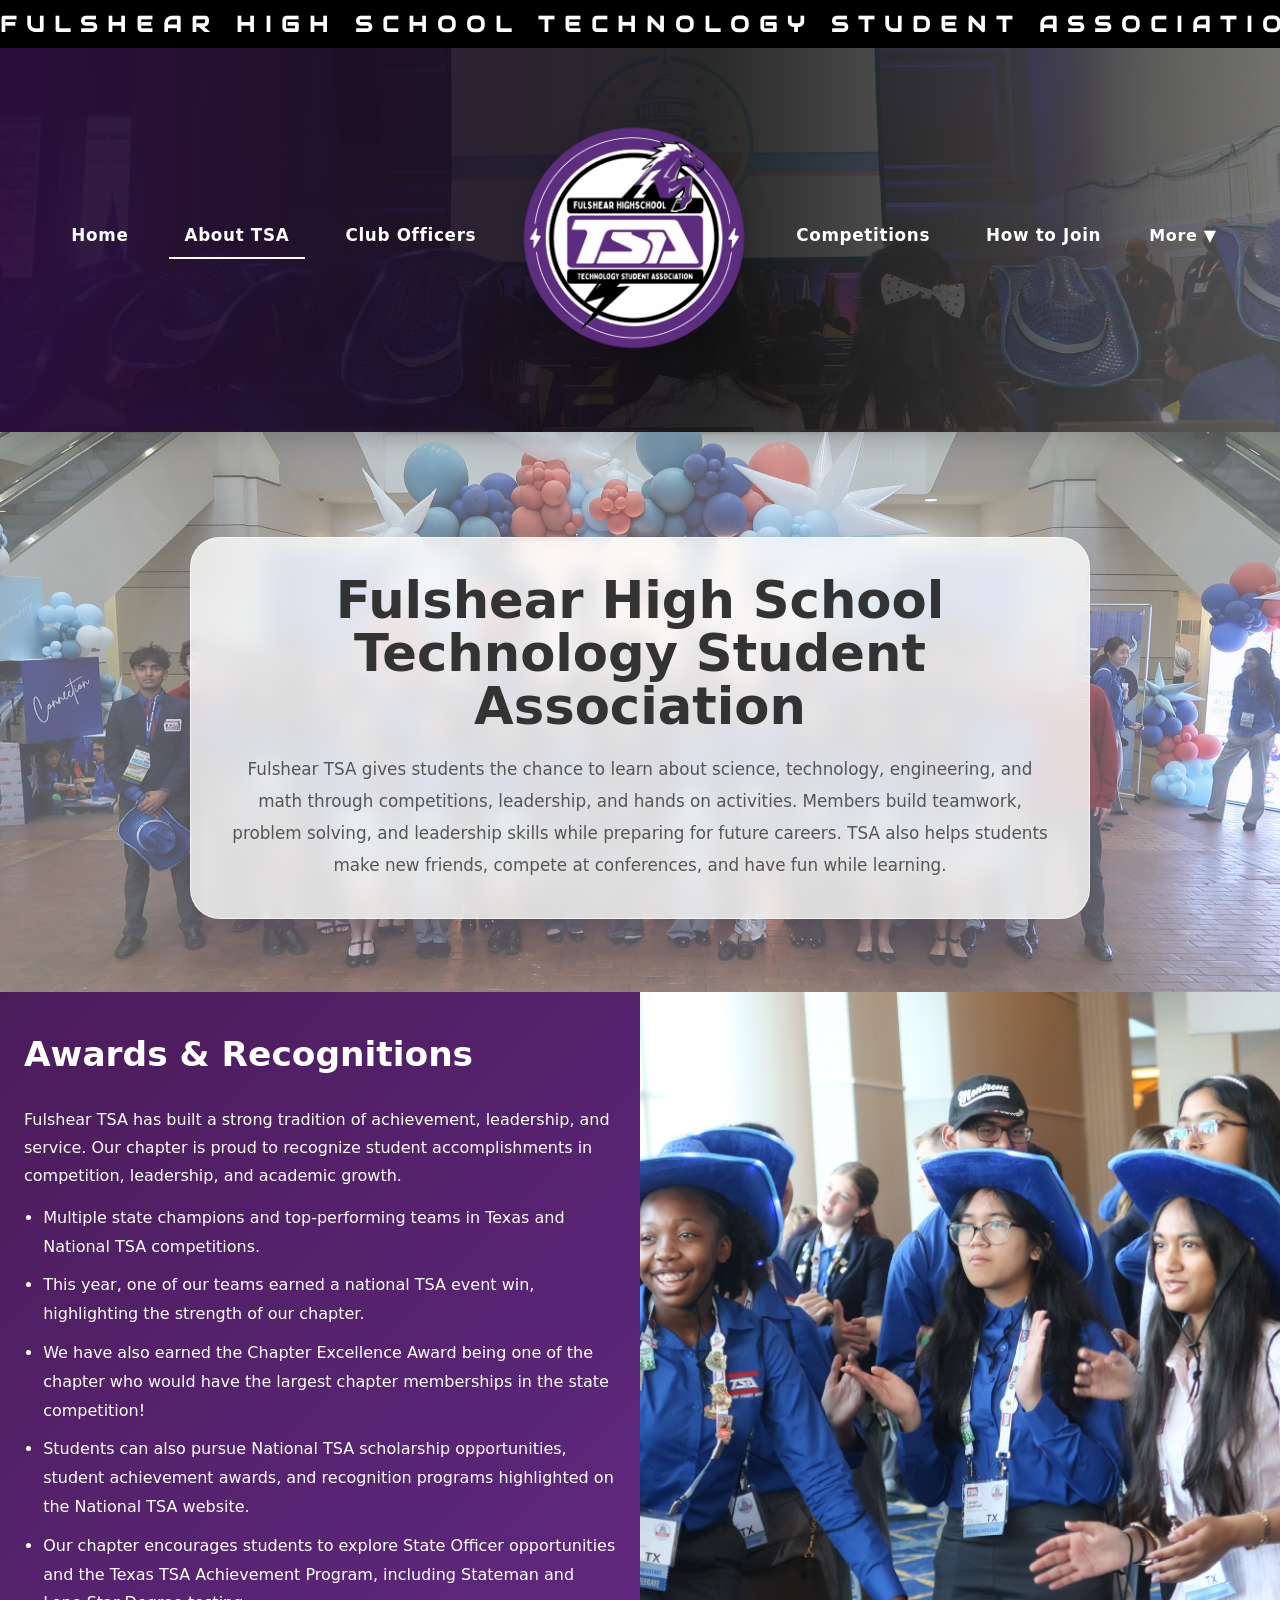
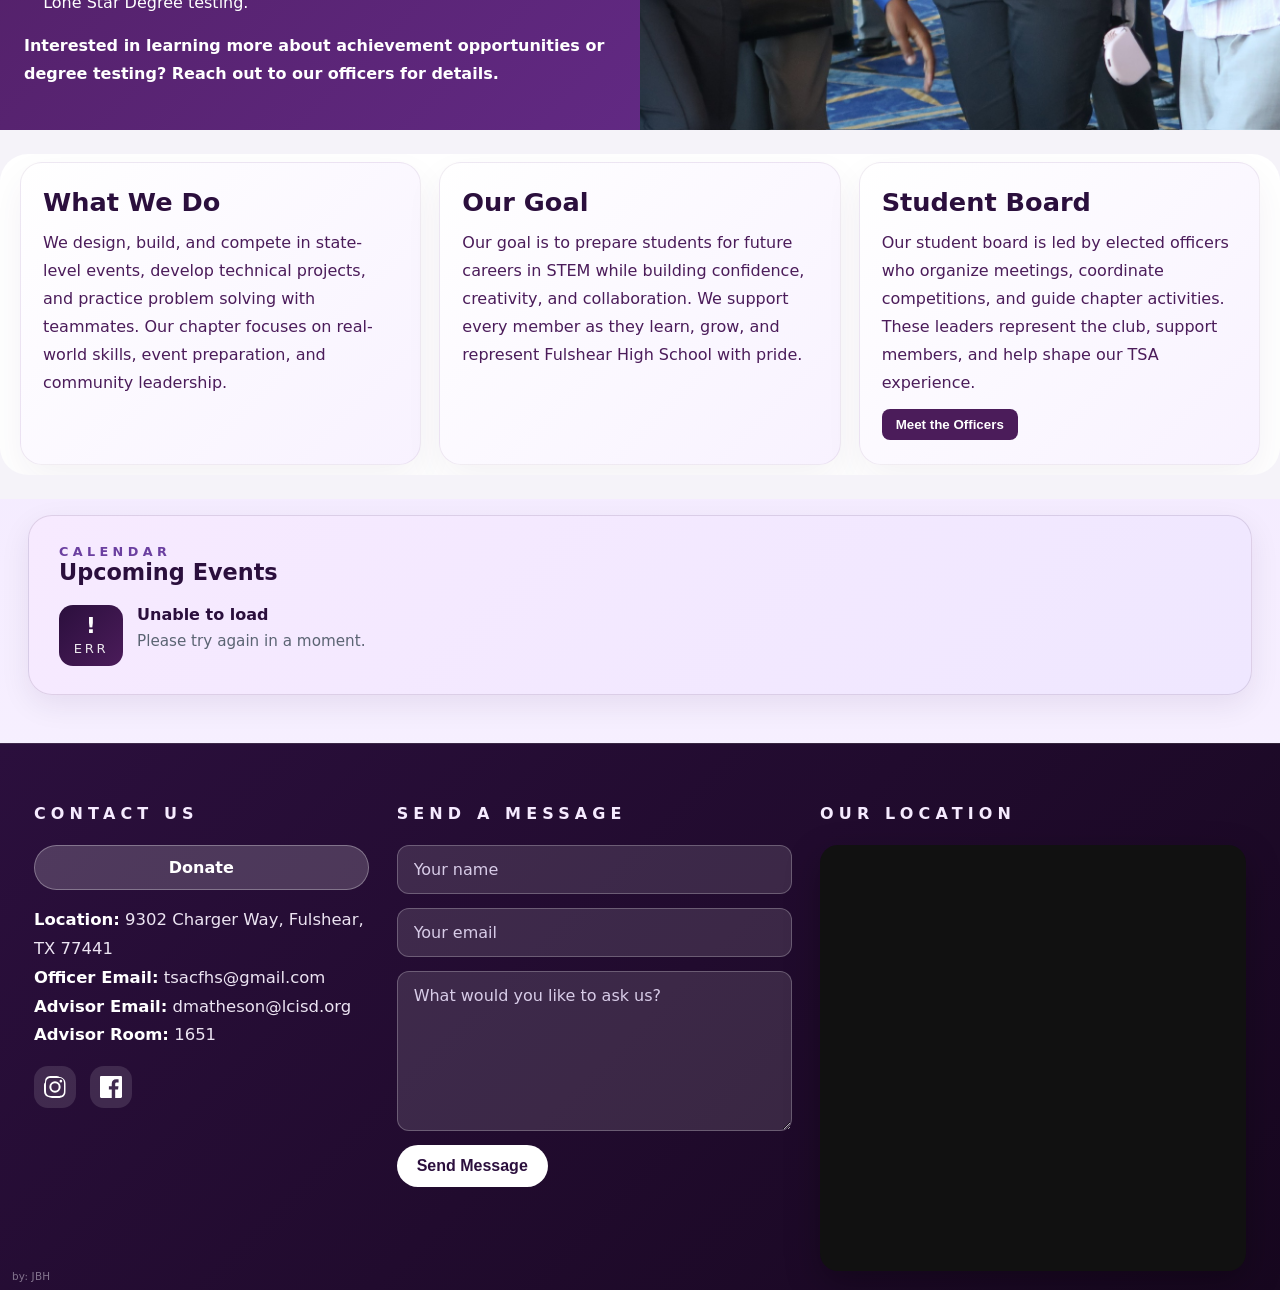
==== commit 564a3926: "Final fixes (besides quote and other text)" ====
--- a/about.html
+++ b/about.html
@@ -116,13 +116,6 @@
     </section>
   </main>
 
-  <section class="full-bleed testimonial-section" aria-labelledby="testimonial-jake">
-    <div class="testimonial-inner">
-      <h2 id="testimonial-jake">"TSA provided me with life unforgetable memories like, long car rides while blasting music, late nights working on my events and prepping for interviews and so much more."</h2>
-      <p class="testimonial-author">— Jake Berlinsky, Previous Fulshear TSA Officer</p>
-    </div>
-  </section>
-
   <section class="upcoming-events-section" aria-labelledby="upcoming-events-title">
     <div class="upcoming-events-header">
       <div>
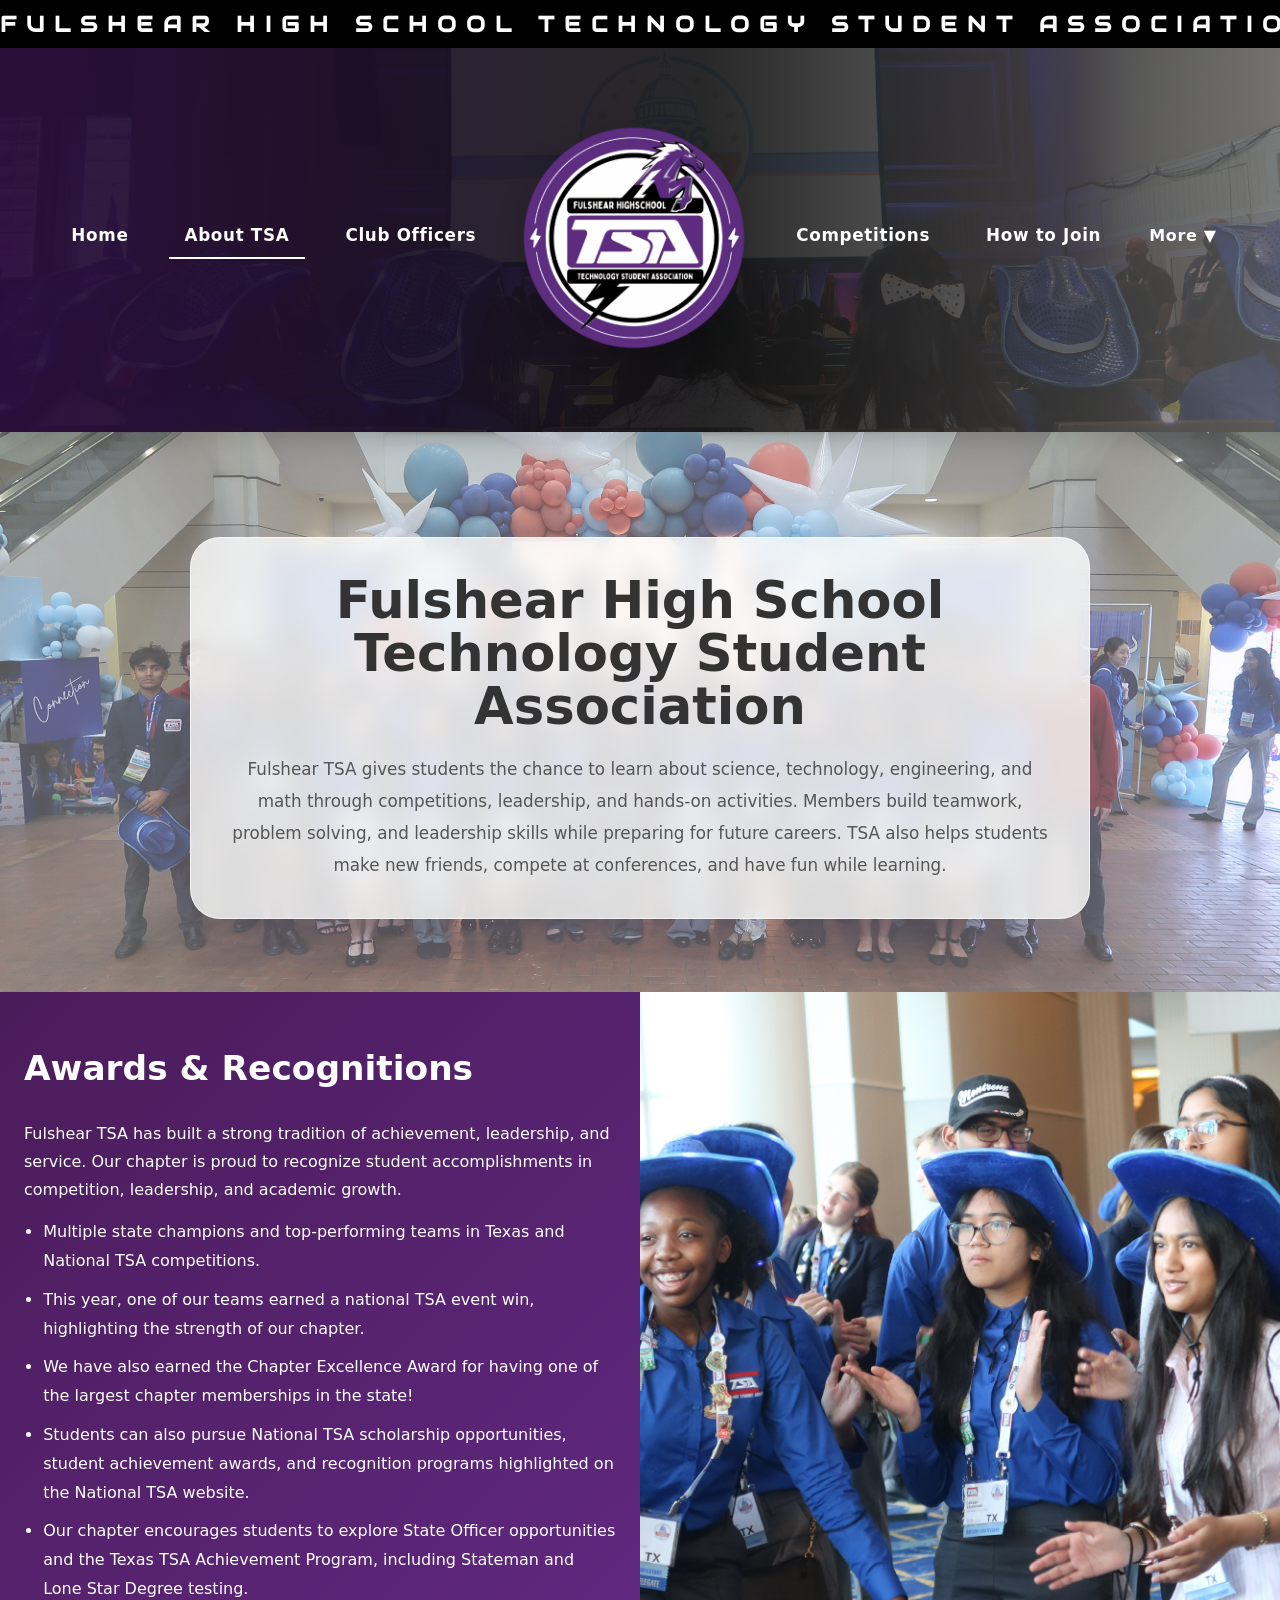
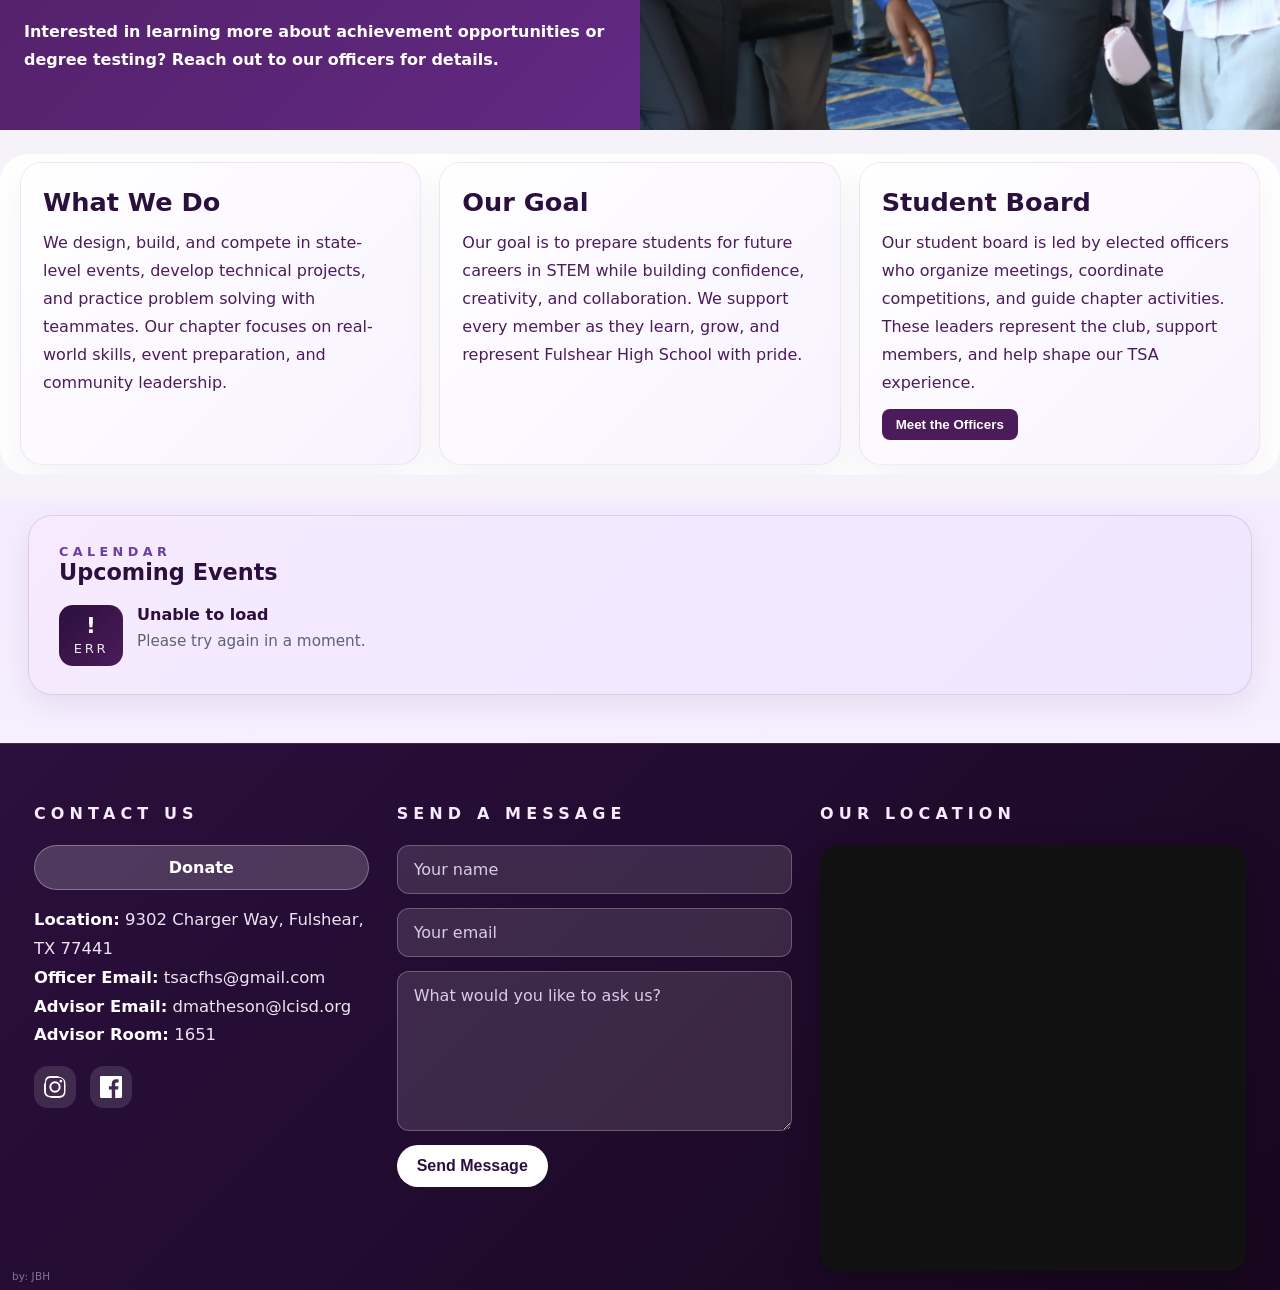
==== commit 37da5181: "FIx Grammar" ====
--- a/about.html
+++ b/about.html
@@ -70,7 +70,7 @@
     <section class="about-intro full-bleed">
       <div class="about-intro-inner">
         <h1>Fulshear High School Technology Student Association</h1>
-        <p>Fulshear TSA gives students the chance to learn about science, technology, engineering, and math through competitions, leadership, and hands on activities. Members build teamwork, problem solving, and leadership skills while preparing for future careers. TSA also helps students make new friends, compete at conferences, and have fun while learning.
+        <p>Fulshear TSA gives students the chance to learn about science, technology, engineering, and math through competitions, leadership, and hands-on activities. Members build teamwork, problem solving, and leadership skills while preparing for future careers. TSA also helps students make new friends, compete at conferences, and have fun while learning.
 </p>
       </div>
     </section>
@@ -83,7 +83,7 @@
           <ul class="about-awards-list">
             <li>Multiple state champions and top-performing teams in Texas and National TSA competitions.</li>
             <li>This year, one of our teams earned a national TSA event win, highlighting the strength of our chapter.</li>
-            <li>We have also earned the Chapter Excellence Award being one of the chapter who would have the largest chapter memberships in the state competition!</li>
+            <li>We have also earned the Chapter Excellence Award for having one of the largest chapter memberships in the state!</li>
             <li>Students can also pursue National TSA scholarship opportunities, student achievement awards, and recognition programs highlighted on the National TSA website.</li>
             <li>Our chapter encourages students to explore State Officer opportunities and the Texas TSA Achievement Program, including Stateman and Lone Star Degree testing.</li>
           </ul>
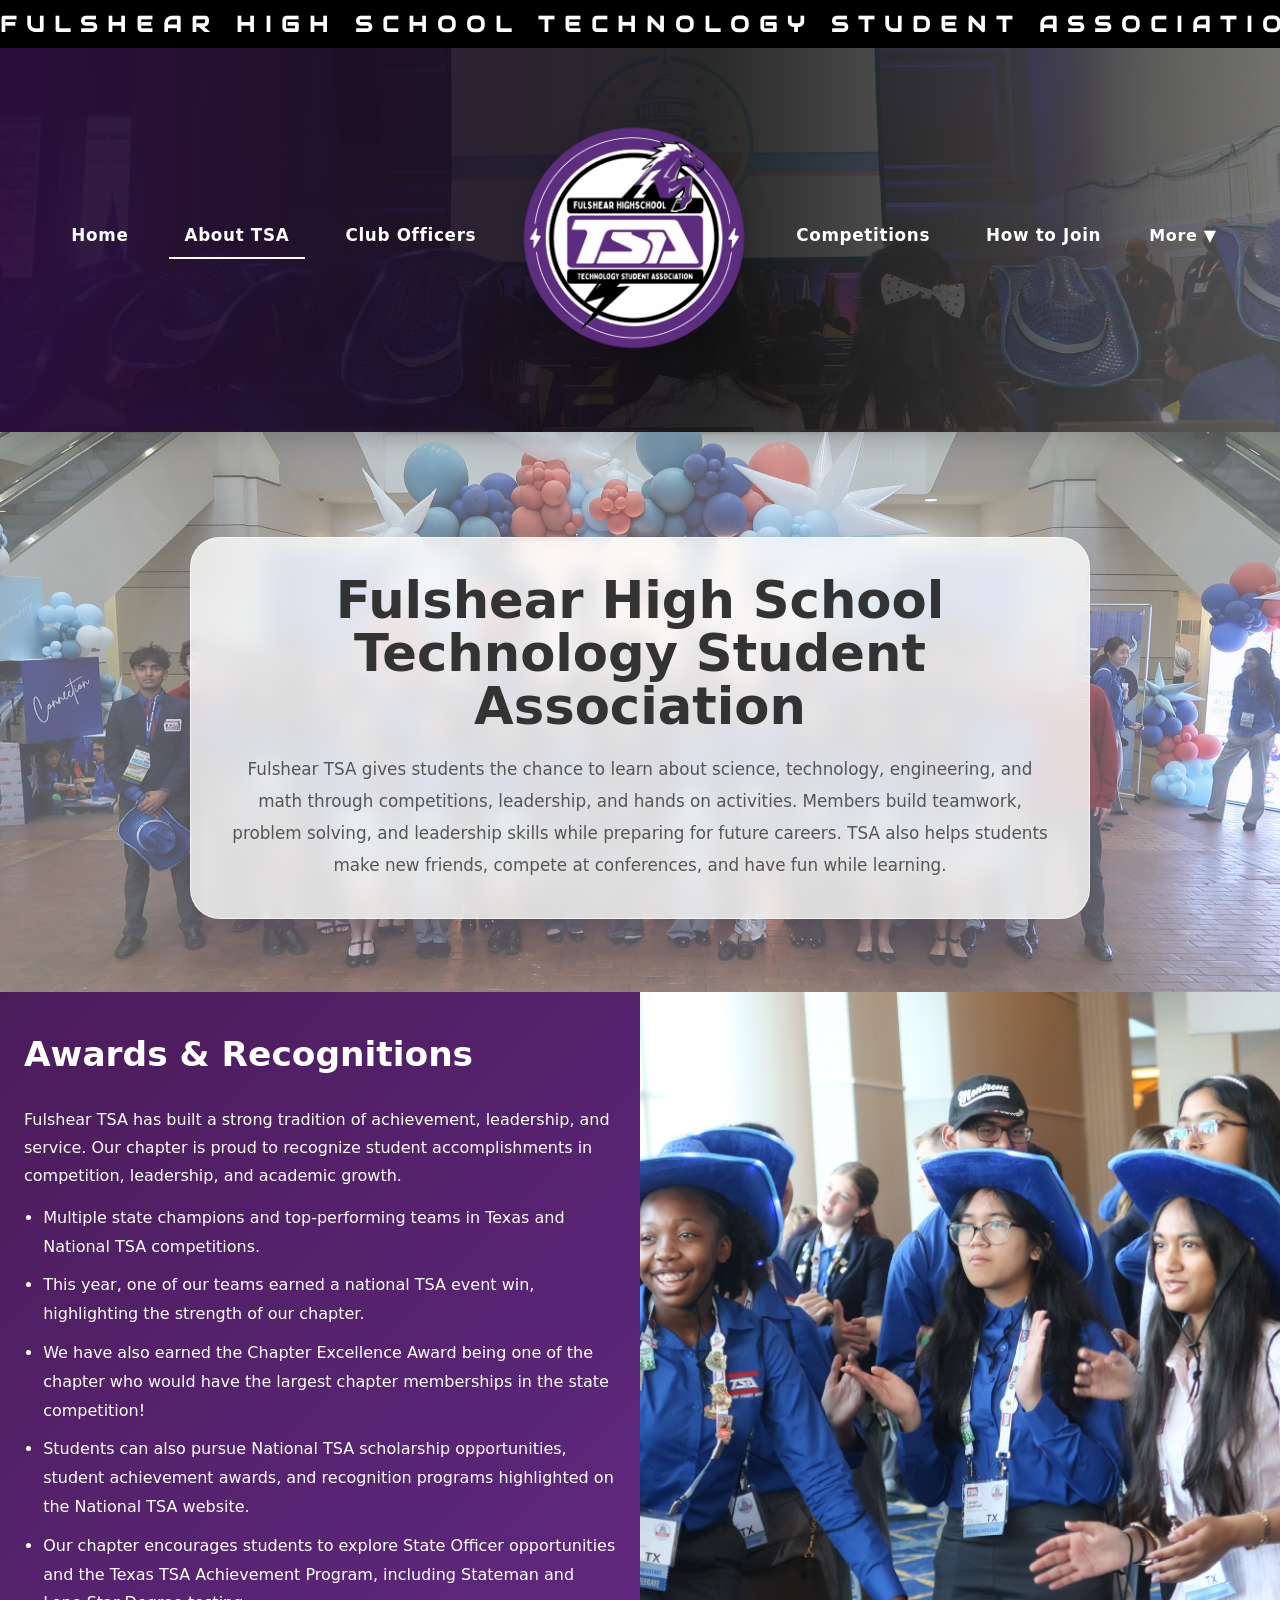
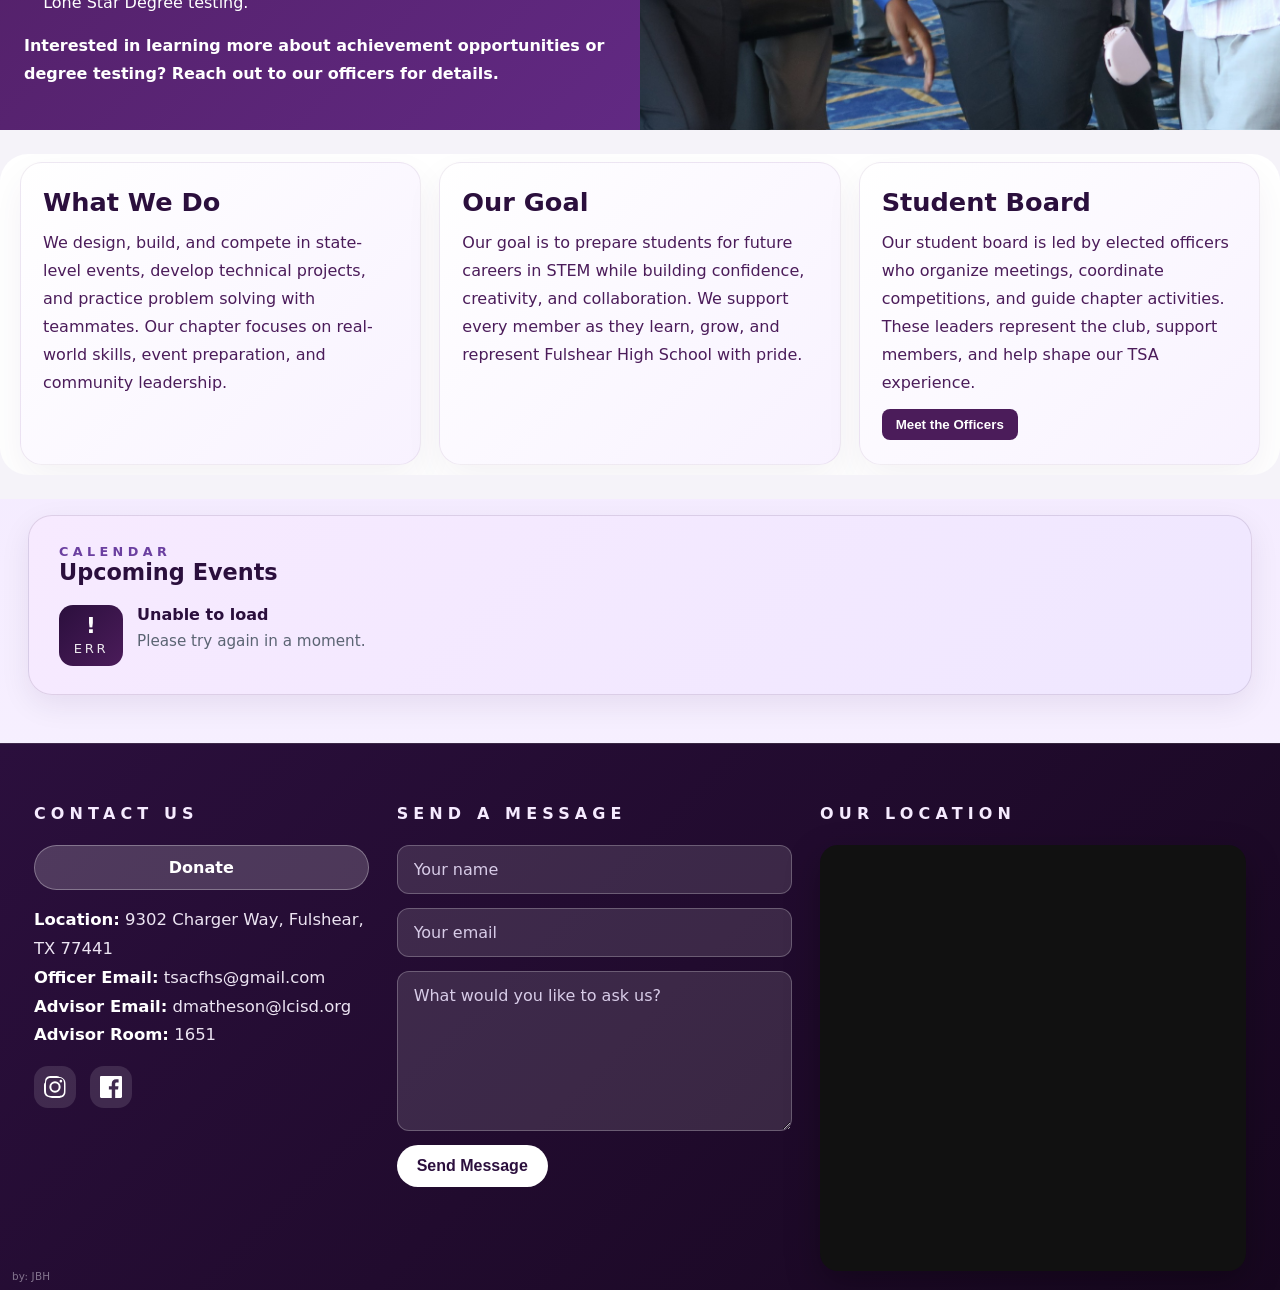
==== commit c3520429: "FIx" ====
--- a/about.html
+++ b/about.html
@@ -70,7 +70,7 @@
     <section class="about-intro full-bleed">
       <div class="about-intro-inner">
         <h1>Fulshear High School Technology Student Association</h1>
-        <p>Fulshear TSA gives students the chance to learn about science, technology, engineering, and math through competitions, leadership, and hands-on activities. Members build teamwork, problem solving, and leadership skills while preparing for future careers. TSA also helps students make new friends, compete at conferences, and have fun while learning.
+        <p>Fulshear TSA gives students the chance to learn about science, technology, engineering, and math through competitions, leadership, and hands on activities. Members build teamwork, problem solving, and leadership skills while preparing for future careers. TSA also helps students make new friends, compete at conferences, and have fun while learning.
 </p>
       </div>
     </section>
@@ -83,7 +83,7 @@
           <ul class="about-awards-list">
             <li>Multiple state champions and top-performing teams in Texas and National TSA competitions.</li>
             <li>This year, one of our teams earned a national TSA event win, highlighting the strength of our chapter.</li>
-            <li>We have also earned the Chapter Excellence Award for having one of the largest chapter memberships in the state!</li>
+            <li>We have also earned the Chapter Excellence Award being one of the chapter who would have the largest chapter memberships in the state competition!</li>
             <li>Students can also pursue National TSA scholarship opportunities, student achievement awards, and recognition programs highlighted on the National TSA website.</li>
             <li>Our chapter encourages students to explore State Officer opportunities and the Texas TSA Achievement Program, including Stateman and Lone Star Degree testing.</li>
           </ul>
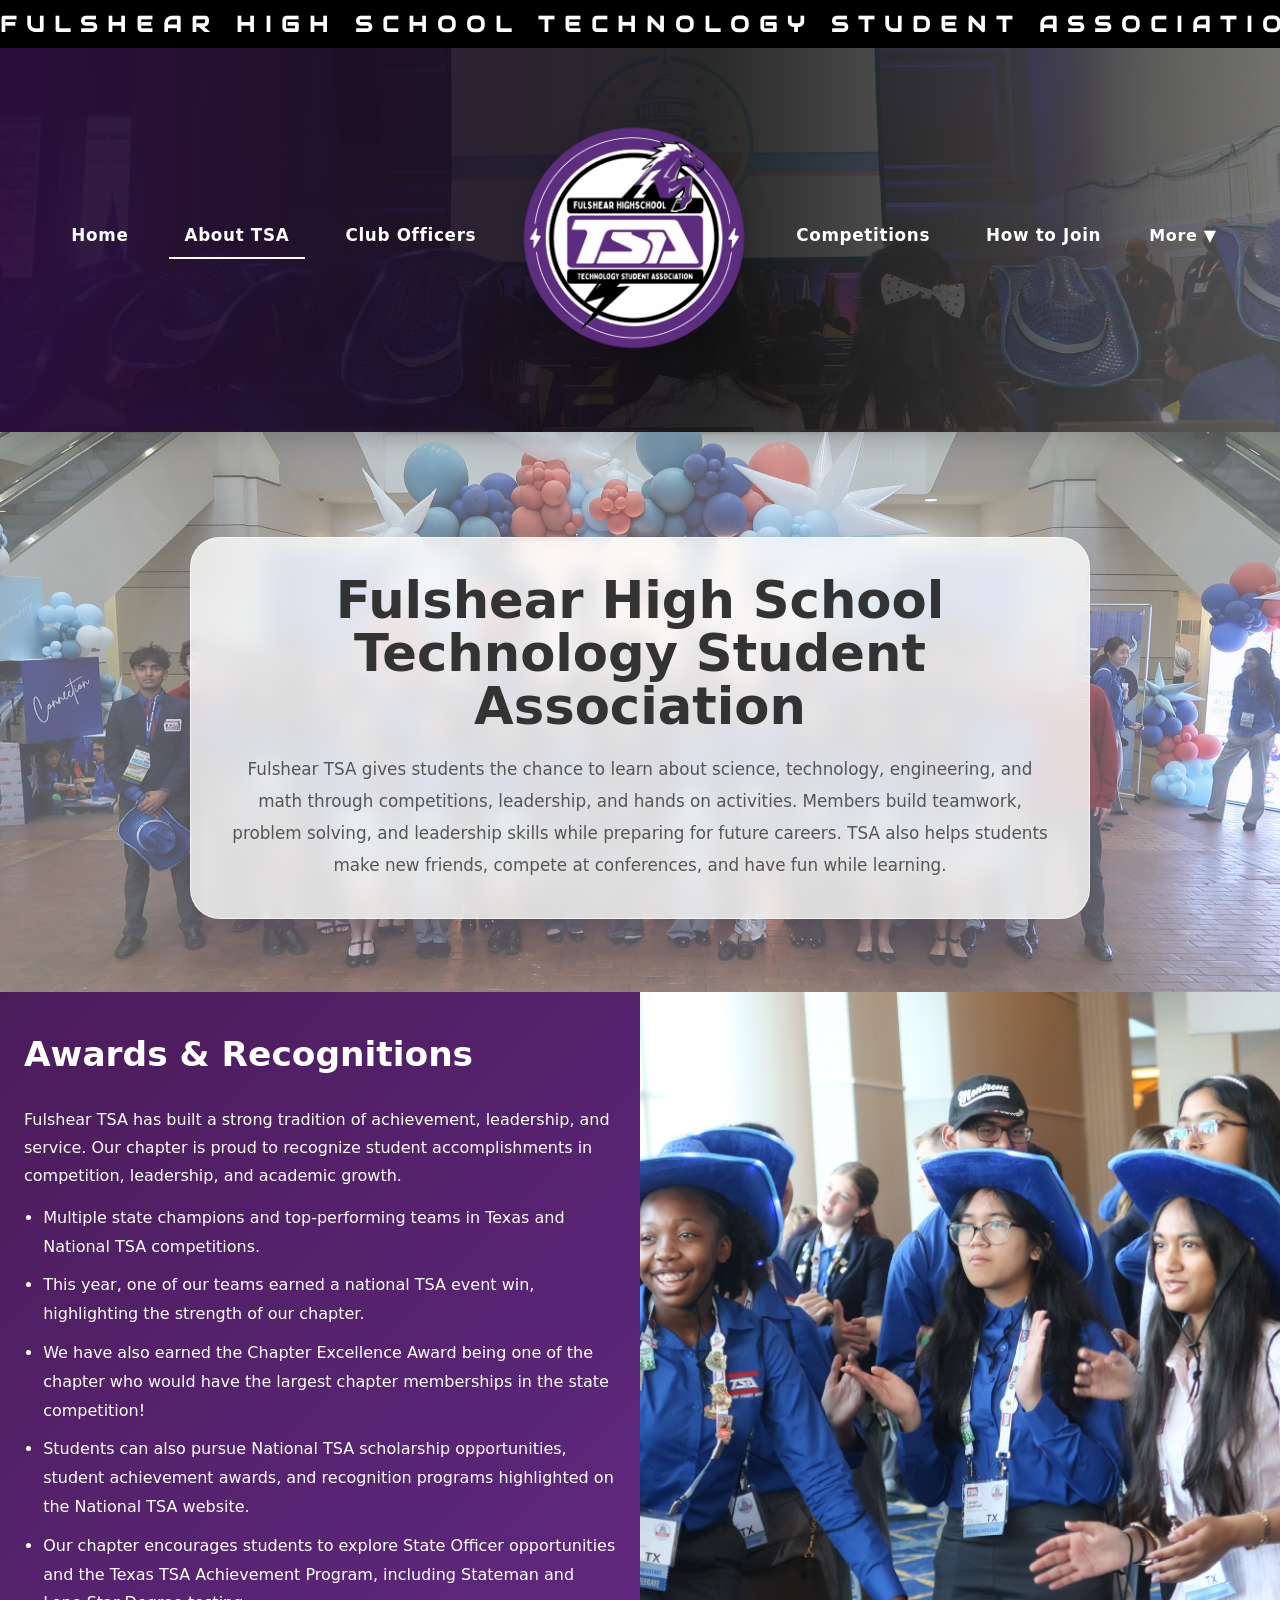
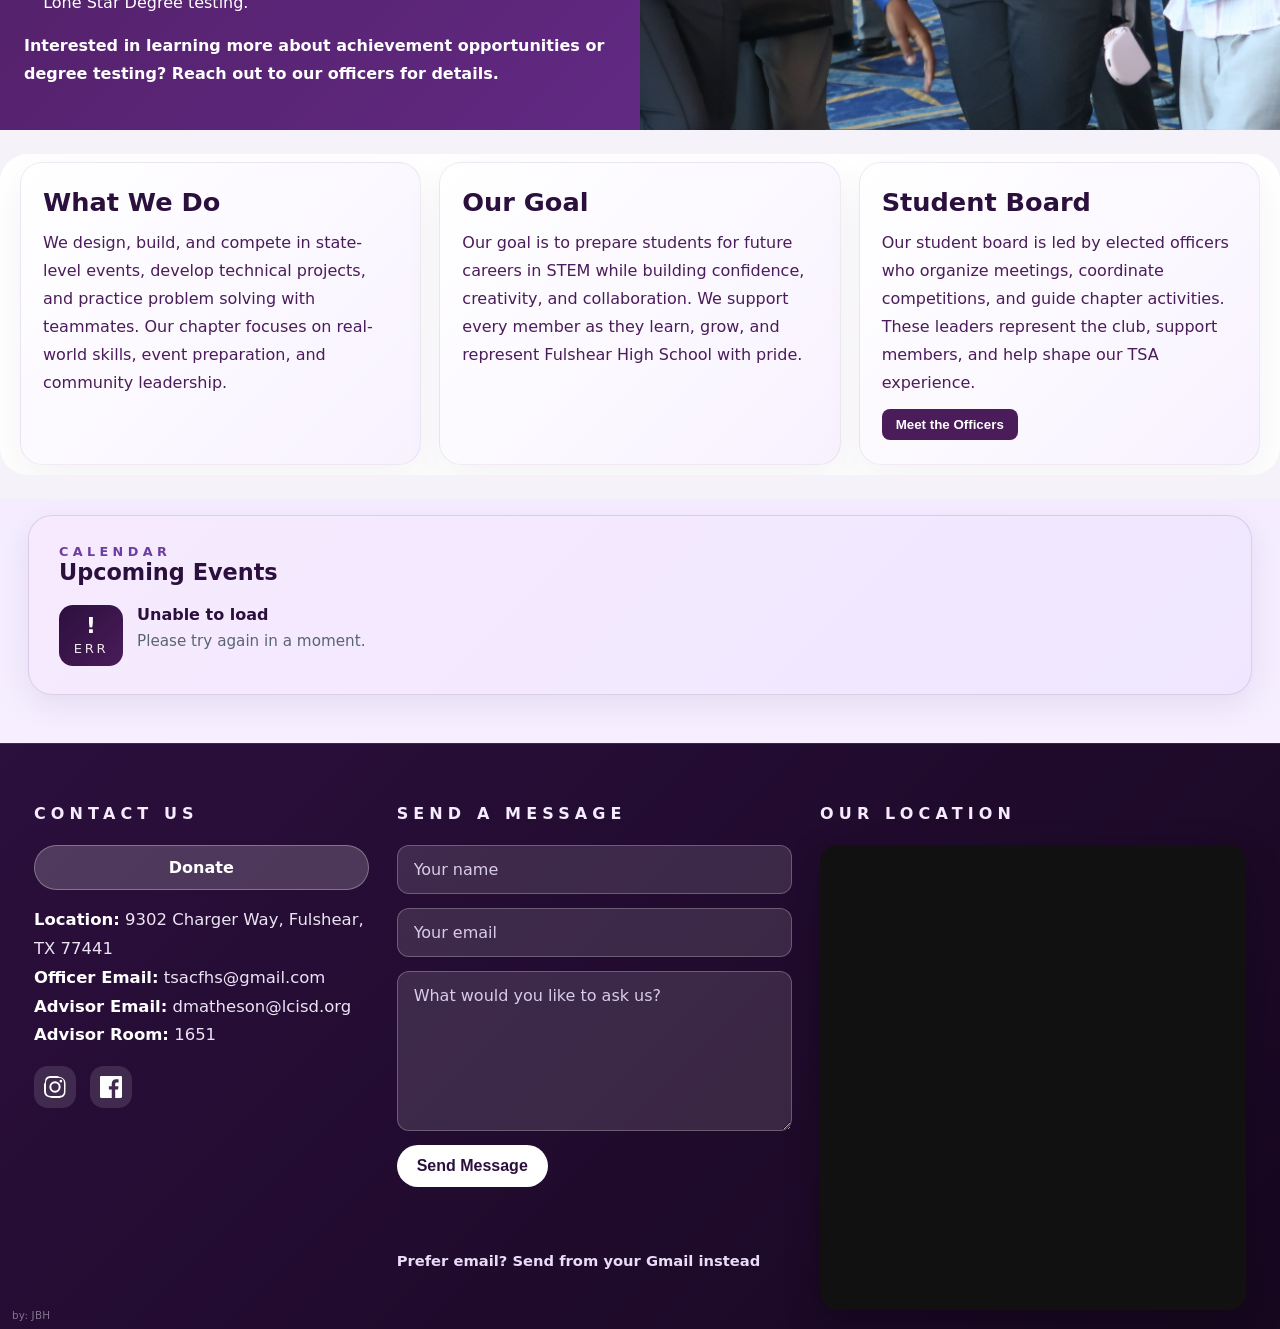
==== commit f421fed6: "FIx" ====
--- a/about.html
+++ b/about.html
@@ -181,6 +181,7 @@
           <button type="submit">Send Message</button>
           <div class="form-status" aria-live="polite"></div>
         </form>
+        <a class="footer-gmail-link" id="footer-gmail-link" href="#" target="_blank" rel="noreferrer">Prefer email? Send from your Gmail instead</a>
       </div>
       <div class="footer-column footer-map-column">
         <div class="footer-title">Our Location</div>
--- a/assets/css/styles.css
+++ b/assets/css/styles.css
@@ -437,8 +437,22 @@
 .contact-form button{width:max-content;padding:12px 20px;border:none;border-radius:999px;background:#fff;color:#2b0f3d;font-weight:800;cursor:pointer;font-size:1rem}
 .contact-form button:hover{background:#e8dcf7}
 .form-status{min-height:1.2rem;font-size:0.96rem;color:#d2b7ff}
+.footer-gmail-link{display:inline-flex;align-items:center;gap:6px;color:#e8dcf7;font-size:0.92rem;font-weight:600;text-decoration:underline;text-underline-offset:3px}
+.footer-gmail-link:hover{color:#fff}
 .footer-map-column .map-wrap{border-radius:18px;overflow:hidden;box-shadow:0 12px 35px rgba(0,0,0,0.28);min-height:100%;background:#111}
 .footer-map-column iframe{width:100%;height:100%;border:0;display:block;}
+
+.messages-panel{margin-top:24px;padding-top:20px;border-top:1px solid rgba(43,15,61,0.12)}
+.messages-panel h3{margin:0 0 4px;color:#2b0f3d;font-size:1.05rem}
+.messages-panel-hint{color:#5b6473;font-size:0.9rem;line-height:1.5;margin:0 0 14px}
+.messages-list{display:grid;gap:12px;max-height:420px;overflow-y:auto}
+.message-item{border:1px solid rgba(43,15,61,0.14);border-radius:14px;padding:14px 16px;background:#faf7fd}
+.message-item-meta{display:flex;flex-wrap:wrap;justify-content:space-between;gap:8px;font-size:0.88rem;color:#6b3fa0;font-weight:700;margin-bottom:6px}
+.message-item-date{color:#8b7a9c;font-weight:600}
+.message-item-body{color:#2b0f3d;line-height:1.5;white-space:pre-wrap;margin-bottom:10px}
+.message-item-reply{display:inline-flex;align-items:center;gap:6px;font-size:0.86rem;font-weight:700;color:#6b3fa0;text-decoration:underline;text-underline-offset:3px}
+.message-item-reply:hover{color:#2b0f3d}
+.messages-empty{color:#5b6473;font-size:0.92rem}
 
 @keyframes footerFade{
   0%{opacity:0;transform:translateY(12px)}
